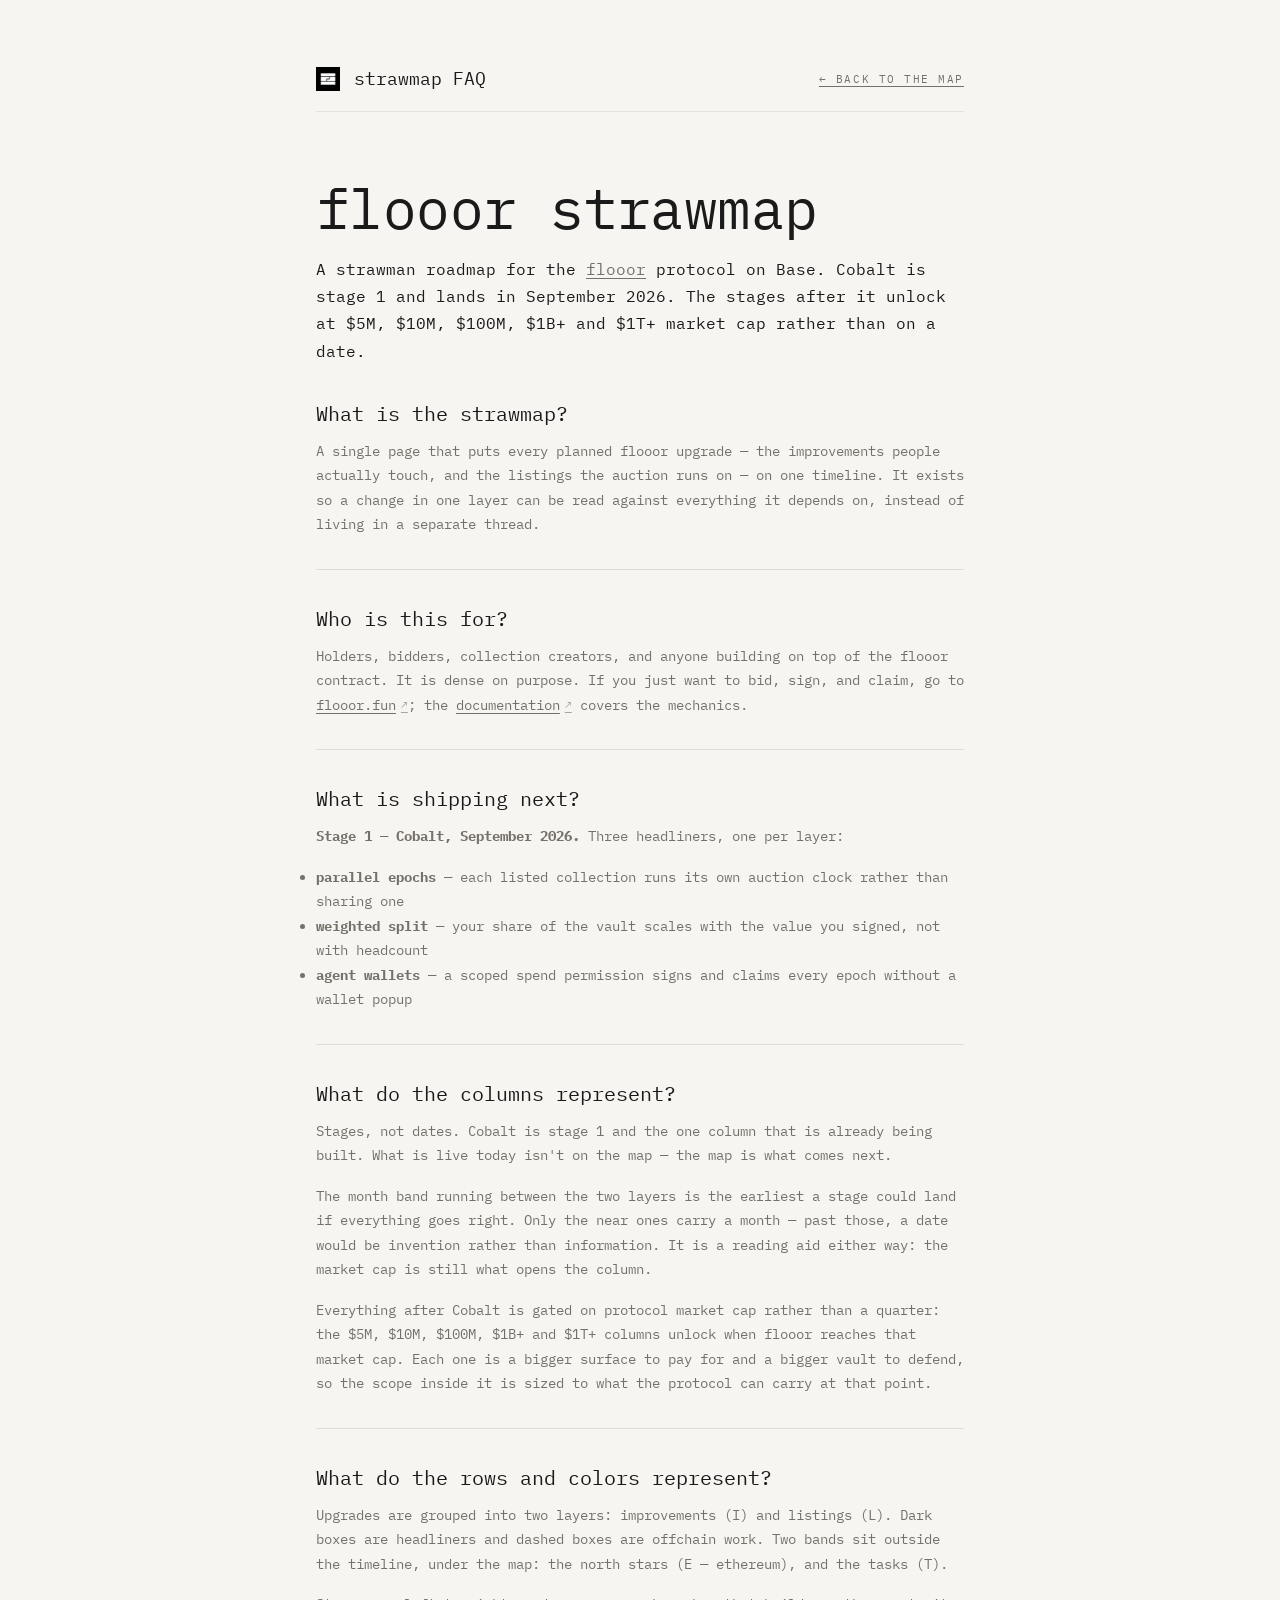
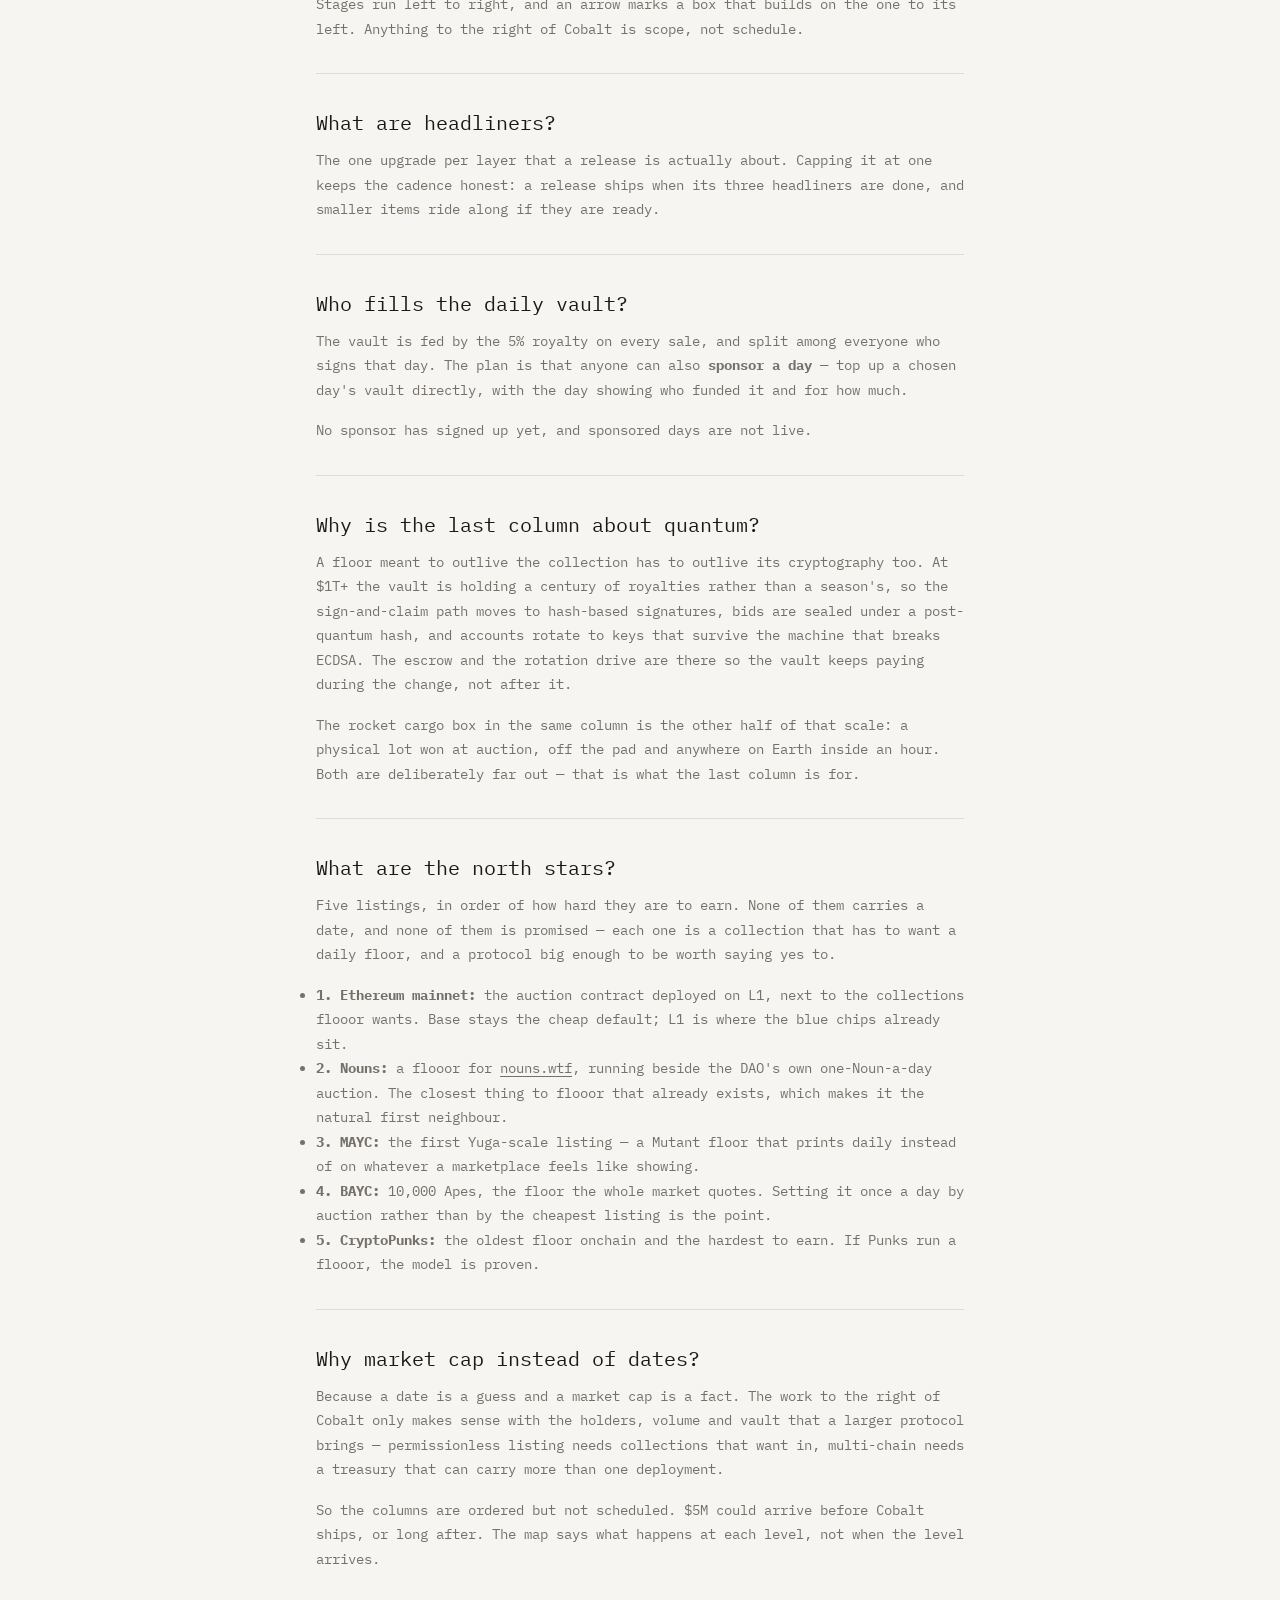
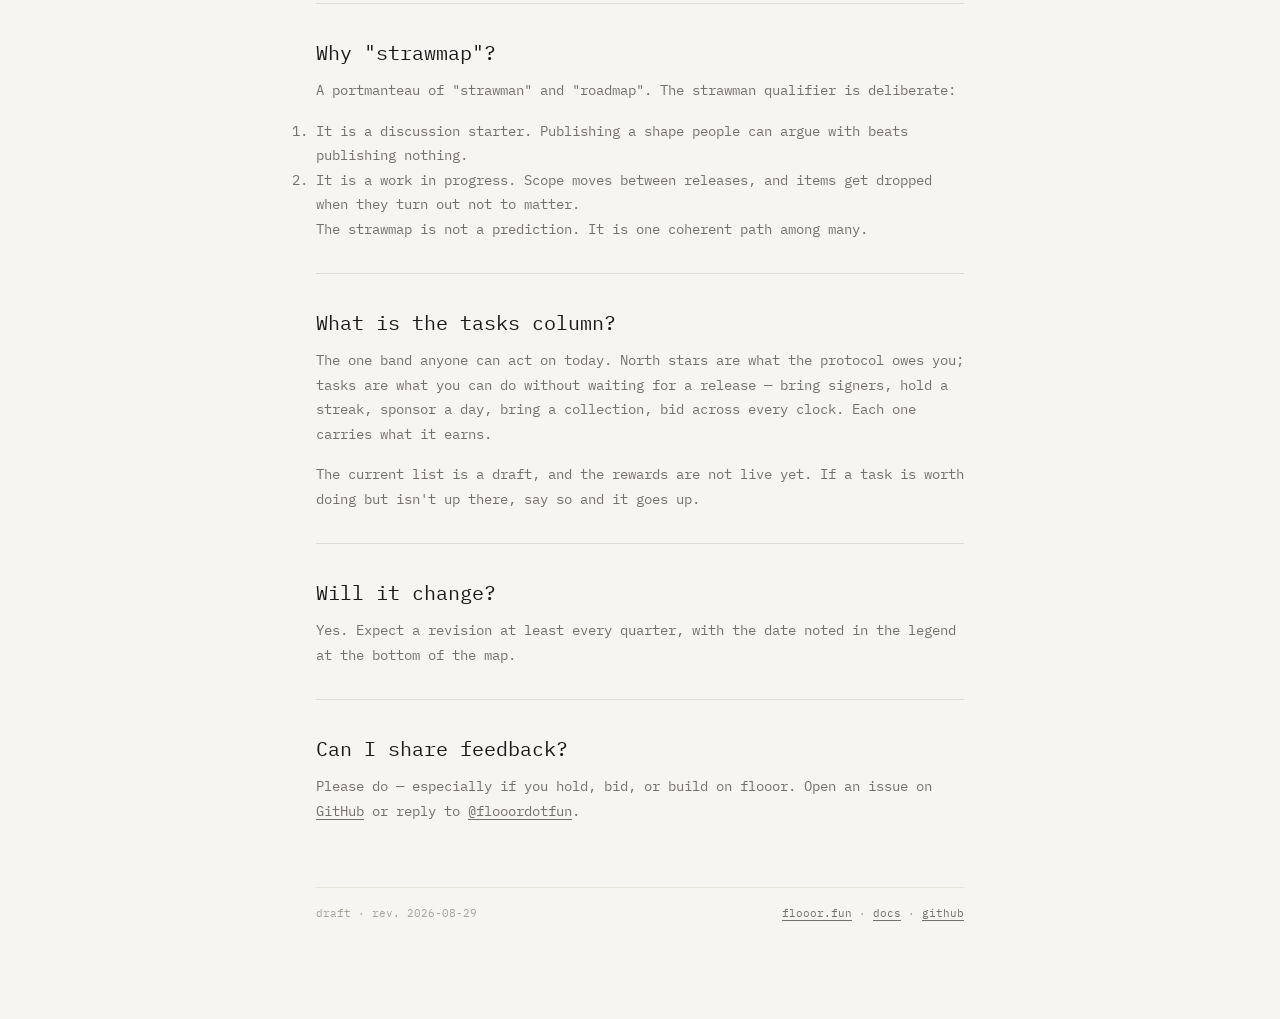
==== faq.html @ 2fc15496 "Use the flooor logo Swap the drawn placeholder mark for the real logo: header, FAQ topbar, favicon a" ====
<!DOCTYPE html>
<html lang="en">
<head>
  <meta charset="UTF-8">
  <meta name="viewport" content="width=device-width, initial-scale=1.0">
  <title>FAQ — flooor strawmap</title>
  <meta name="description" content="Frequently asked questions about the flooor strawmap, the draft roadmap for the flooor protocol on Base. Stage 1 is Cobalt in September 2026; the stages after it unlock at $5M, $10M, $100M, $1B+ and $1T+ market cap.">
  <meta name="keywords" content="flooor, flooor.fun, roadmap, strawmap, FAQ, NFT auction, Base, royalties, vault, market cap milestones">
  <meta name="author" content="flooor">

  <meta property="og:type" content="article">
  <meta property="og:title" content="FAQ — flooor strawmap">
  <meta property="og:description" content="Frequently asked questions about the flooor strawmap, the draft roadmap for the flooor protocol.">
  <meta property="og:url" content="https://omgbbqhaxx.github.io/flooorstrawmap/faq.html">
  <meta property="og:site_name" content="flooor strawmap">
  <meta property="og:image" content="https://omgbbqhaxx.github.io/flooorstrawmap/og-card.png">
  <meta property="og:image:width" content="1200">
  <meta property="og:image:height" content="630">

  <meta name="twitter:card" content="summary_large_image">
  <meta name="twitter:title" content="FAQ — flooor strawmap">
  <meta name="twitter:description" content="Frequently asked questions about the flooor strawmap.">
  <meta name="twitter:image" content="https://omgbbqhaxx.github.io/flooorstrawmap/og-card.png">

  <link rel="icon" type="image/png" href="logo.png">
  <link rel="canonical" href="https://omgbbqhaxx.github.io/flooorstrawmap/faq.html">

  <link rel="stylesheet" href="shared.css">
  <style>
    .wrap {
      max-width: var(--max-prose);
      margin: 0 auto;
      padding: var(--space-lg) var(--space-sm) var(--space-xl);
    }
    .topbar {
      display: flex;
      align-items: center;
      gap: 0.9rem;
      margin-bottom: var(--space-lg);
      padding-bottom: var(--space-sm);
      border-bottom: 1px solid var(--hairline);
    }
    .topbar img { height: 24px; width: auto; }
    .topbar .title { font-size: 1.125rem; }
    .topbar .back {
      margin-left: auto;
      font-size: 0.6875rem;
      text-transform: uppercase;
      letter-spacing: 0.14em;
    }
    .lede { font-size: 1rem; }
    .meta {
      margin-top: var(--space-lg);
      padding-top: var(--space-sm);
      border-top: 1px solid var(--hairline);
      font-size: 0.6875rem;
      color: var(--faint);
      display: flex;
      justify-content: space-between;
      gap: 1rem;
      flex-wrap: wrap;
    }
  </style>
</head>
<body>
  <div class="wrap">
    <div class="topbar">
      <img src="logo.png" alt="flooor">
      <div class="title">strawmap FAQ</div>
      <a class="back" href="./">← back to the map</a>
    </div>

    <h1>flooor strawmap</h1>
    <p class="lede" style="margin-top: var(--space-sm);">
      A strawman roadmap for the <a href="https://flooor.fun" target="_blank">flooor</a> protocol on Base.
      Cobalt is stage 1 and lands in September 2026. The stages after it unlock at $5M, $10M, $100M, $1B+ and $1T+ market cap
      rather than on a date.
    </p>

    <dl class="faq-list">
      <dt>What is the strawmap?</dt>
      <dd>
        A single page that puts every planned flooor upgrade — the improvements people actually touch, and the
        listings the auction runs on — on one timeline. It exists so a change in one layer can be read against
        everything it depends on, instead of living in a separate thread.
      </dd>

      <dt>Who is this for?</dt>
      <dd>
        Holders, bidders, collection creators, and anyone building on top of the flooor contract. It is dense on
        purpose. If you just want to bid, sign, and claim, go to
        <a href="https://flooor.fun" class="link-out">flooor.fun</a>; the
        <a href="https://vrnouns.gitbook.io/flooor" class="link-out">documentation</a> covers the mechanics.
      </dd>

      <dt>What is shipping next?</dt>
      <dd>
        <p><strong>Stage 1 — Cobalt, September 2026.</strong> Three headliners, one per layer:</p>
        <ul>
          <li><strong>parallel epochs</strong> — each listed collection runs its own auction clock rather than sharing one</li>
          <li><strong>weighted split</strong> — your share of the vault scales with the value you signed, not with headcount</li>
          <li><strong>agent wallets</strong> — a scoped spend permission signs and claims every epoch without a wallet popup</li>
        </ul>
      </dd>

      <dt>What do the columns represent?</dt>
      <dd>
        <p>Stages, not dates. Cobalt is stage 1 and the one column that is already being built. What is live today
        isn't on the map — the map is what comes next.</p>
        <p>The month band running between the two layers is the earliest a stage could land if everything goes
        right. Only the near ones carry a month — past those, a date would be invention rather than information.
        It is a reading aid either way: the market cap is still what opens the column.</p>
        <p>Everything after Cobalt is gated on protocol market cap rather than a quarter: the $5M, $10M, $100M, $1B+ and $1T+
        columns unlock when flooor reaches that market cap. Each one is a bigger surface to pay for and a bigger
        vault to defend, so the scope inside it is sized to what the protocol can carry at that point.</p>
      </dd>

      <dt>What do the rows and colors represent?</dt>
      <dd>
        <p>Upgrades are grouped into two layers: improvements (I) and listings (L). Dark boxes are headliners and
        dashed boxes are offchain work. Two bands sit outside the timeline, under the map: the north stars
        (E — ethereum), and the tasks (T).</p>
        <p>Stages run left to right, and an arrow marks a box that builds on the one to its left. Anything to
        the right of Cobalt is scope, not schedule.</p>
      </dd>

      <dt>What are headliners?</dt>
      <dd>
        The one upgrade per layer that a release is actually about. Capping it at one keeps the cadence honest:
        a release ships when its three headliners are done, and smaller items ride along if they are ready.
      </dd>

      <dt>Who fills the daily vault?</dt>
      <dd>
        <p>The vault is fed by the 5% royalty on every sale, and split among everyone who signs that day. The plan
        is that anyone can also <strong>sponsor a day</strong> — top up a chosen day's vault directly, with the day
        showing who funded it and for how much.</p>
        <p>No sponsor has signed up yet, and sponsored days are not live.</p>
      </dd>

      <dt>Why is the last column about quantum?</dt>
      <dd>
        <p>A floor meant to outlive the collection has to outlive its cryptography too. At $1T+ the vault is
        holding a century of royalties rather than a season's, so the sign-and-claim path moves to hash-based
        signatures, bids are sealed under a post-quantum hash, and accounts rotate to keys that survive the machine
        that breaks ECDSA. The escrow and the rotation drive are there so the vault keeps paying during the change,
        not after it.</p>
        <p>The rocket cargo box in the same column is the other half of that scale: a physical lot won at auction,
        off the pad and anywhere on Earth inside an hour. Both are deliberately far out — that is what the last
        column is for.</p>
      </dd>

      <dt>What are the north stars?</dt>
      <dd>
        <p>Five listings, in order of how hard they are to earn. None of them carries a date, and none of them is
        promised — each one is a collection that has to want a daily floor, and a protocol big enough to be worth
        saying yes to.</p>
        <ul>
          <li><strong>1. Ethereum mainnet:</strong> the auction contract deployed on L1, next to the collections
          flooor wants. Base stays the cheap default; L1 is where the blue chips already sit.</li>
          <li><strong>2. Nouns:</strong> a flooor for <a href="https://nouns.wtf" target="_blank">nouns.wtf</a>,
          running beside the DAO's own one-Noun-a-day auction. The closest thing to flooor that already exists,
          which makes it the natural first neighbour.</li>
          <li><strong>3. MAYC:</strong> the first Yuga-scale listing — a Mutant floor that prints daily instead of
          on whatever a marketplace feels like showing.</li>
          <li><strong>4. BAYC:</strong> 10,000 Apes, the floor the whole market quotes. Setting it once a day by
          auction rather than by the cheapest listing is the point.</li>
          <li><strong>5. CryptoPunks:</strong> the oldest floor onchain and the hardest to earn. If Punks run a
          flooor, the model is proven.</li>
        </ul>
      </dd>

      <dt>Why market cap instead of dates?</dt>
      <dd>
        <p>Because a date is a guess and a market cap is a fact. The work to the right of Cobalt only makes sense
        with the holders, volume and vault that a larger protocol brings — permissionless listing needs collections
        that want in, multi-chain needs a treasury that can carry more than one deployment.</p>
        <p>So the columns are ordered but not scheduled. $5M could arrive before Cobalt ships, or long after.
        The map says what happens at each level, not when the level arrives.</p>
      </dd>

      <dt>Why "strawmap"?</dt>
      <dd>
        <p>A portmanteau of "strawman" and "roadmap". The strawman qualifier is deliberate:</p>
        <ol>
          <li>It is a discussion starter. Publishing a shape people can argue with beats publishing nothing.</li>
          <li>It is a work in progress. Scope moves between releases, and items get dropped when they turn out not to matter.</li>
        </ol>
        <p>The strawmap is not a prediction. It is one coherent path among many.</p>
      </dd>

      <dt>What is the tasks column?</dt>
      <dd>
        <p>The one band anyone can act on today. North stars are what the protocol owes you; tasks are what you
        can do without waiting for a release — bring signers, hold a streak, sponsor a day, bring a collection,
        bid across every clock. Each one carries what it earns.</p>
        <p>The current list is a draft, and the rewards are not live yet. If a task is worth doing but isn't up
        there, say so and it goes up.</p>
      </dd>

      <dt>Will it change?</dt>
      <dd>
        Yes. Expect a revision at least every quarter, with the date noted in the legend at the bottom of the map.
      </dd>

      <dt>Can I share feedback?</dt>
      <dd>
        Please do — especially if you hold, bid, or build on flooor. Open an issue on
        <a href="https://github.com/omgbbqhaxx/flooor" target="_blank">GitHub</a> or reply to
        <a href="https://x.com/flooordotfun" target="_blank">@flooordotfun</a>.
      </dd>
    </dl>
    <div class="meta">
      <span>draft · rev. 2026-08-29</span>
      <span><a href="https://flooor.fun">flooor.fun</a> · <a href="https://vrnouns.gitbook.io/flooor">docs</a> · <a href="https://github.com/omgbbqhaxx/flooor">github</a></span>
    </div>
  </div>
</body>
</html>
---- shared.css ----
/* ── Fonts ── */
@import url('https://fonts.googleapis.com/css2?family=IBM+Plex+Mono:ital,wght@0,400;0,500;1,400&display=swap');

/* ── Design Tokens ── */
:root {
  --bg:      #f7f5f1;
  --fg:      #1a1a1a;
  --fg-dim:  #75716a;
  --faint:   #a8a39b;
  --hairline:#e6e2da;
  --gold:    #a4863d;
  --accent:  #75716a;
  --accent-dim: rgba(164, 134, 61, 0.10);
  --surface: rgba(247, 245, 241, 0.92);
  --font-heading: 'IBM Plex Mono', 'Menlo', monospace;
  --font-body:    'IBM Plex Mono', 'Menlo', monospace;
  --max-prose: 680px;
  --space-xs: 0.5rem;
  --space-sm: 1rem;
  --space-md: 2rem;
  --space-lg: 4rem;
  --space-xl: 6rem;
}

/* ── Reset ── */
*, *::before, *::after { box-sizing: border-box; margin: 0; padding: 0; }

html {
  font-size: 16px;
  scroll-behavior: smooth;
  -webkit-font-smoothing: antialiased;
}

body {
  background: var(--bg);
  color: var(--fg);
  font-family: var(--font-body);
  font-size: 0.9375rem;
  line-height: 1.7;
}

/* ── Typography ── */
h1 {
  font-family: var(--font-heading);
  font-weight: 400;
  font-size: clamp(2rem, 5vw, 3.5rem);
  line-height: 1.15;
  letter-spacing: -0.01em;
}

h2 {
  font-family: var(--font-body);
  font-weight: 500;
  font-size: 0.75rem;
  text-transform: uppercase;
  letter-spacing: 0.15em;
  color: var(--accent);
  margin-bottom: var(--space-sm);
}

p { margin-bottom: var(--space-sm); }

a {
  color: var(--accent);
  text-decoration-thickness: 1px;
  text-underline-offset: 3px;
  transition: opacity 0.2s;
}
a:hover { opacity: 0.75; }

/* ── Shared Components ── */

/* Warning block */
.warning {
  border-left: 3px solid var(--accent);
  background: var(--accent-dim);
  padding: var(--space-sm) var(--space-md);
  margin: var(--space-md) 0;
  font-size: 0.875rem;
  border-radius: 0 4px 4px 0;
}

/* Outbound link */
.link-out {
  display: inline-flex;
  align-items: center;
  gap: 0.35em;
  font-size: 0.875rem;
}
.link-out::after {
  content: '↗';
  font-size: 0.75em;
  opacity: 0.6;
}

/* FAQ list */
.faq-list { margin-top: var(--space-md); }

.faq-list dt {
  font-family: var(--font-heading);
  font-size: 1.25rem;
  color: var(--fg);
  margin-top: var(--space-md);
  padding-top: var(--space-md);
  border-top: 1px solid rgba(0, 0, 0, 0.1);
}
.faq-list dt:first-child {
  border-top: none;
  padding-top: 0;
  margin-top: 0;
}

.faq-list dd {
  margin-top: var(--space-xs);
  color: var(--fg-dim);
  font-size: 0.875rem;
  line-height: 1.75;
}

/* ── Scroll Reveal ── */
.reveal {
  opacity: 0;
  transform: translateY(20px);
  transition: opacity 0.6s ease, transform 0.6s ease;
}
.reveal.visible {
  opacity: 1;
  transform: translateY(0);
}

/* ── Scroll hint animation ── */
@keyframes pulse-line {
  0%, 100% { opacity: 0.3; transform: scaleY(0.6); }
  50%      { opacity: 1;   transform: scaleY(1); }
}

.scroll-hint {
  position: absolute;
  bottom: 2rem;
  left: 50%;
  transform: translateX(-50%);
  display: flex;
  flex-direction: column;
  align-items: center;
  gap: 0.5rem;
}
.scroll-hint span {
  display: block;
  width: 2px;
  height: 32px;
  background: var(--accent);
  animation: pulse-line 2s ease-in-out infinite;
}
.scroll-hint small {
  font-size: 0.6875rem;
  text-transform: uppercase;
  letter-spacing: 0.15em;
  color: var(--fg-dim);
}
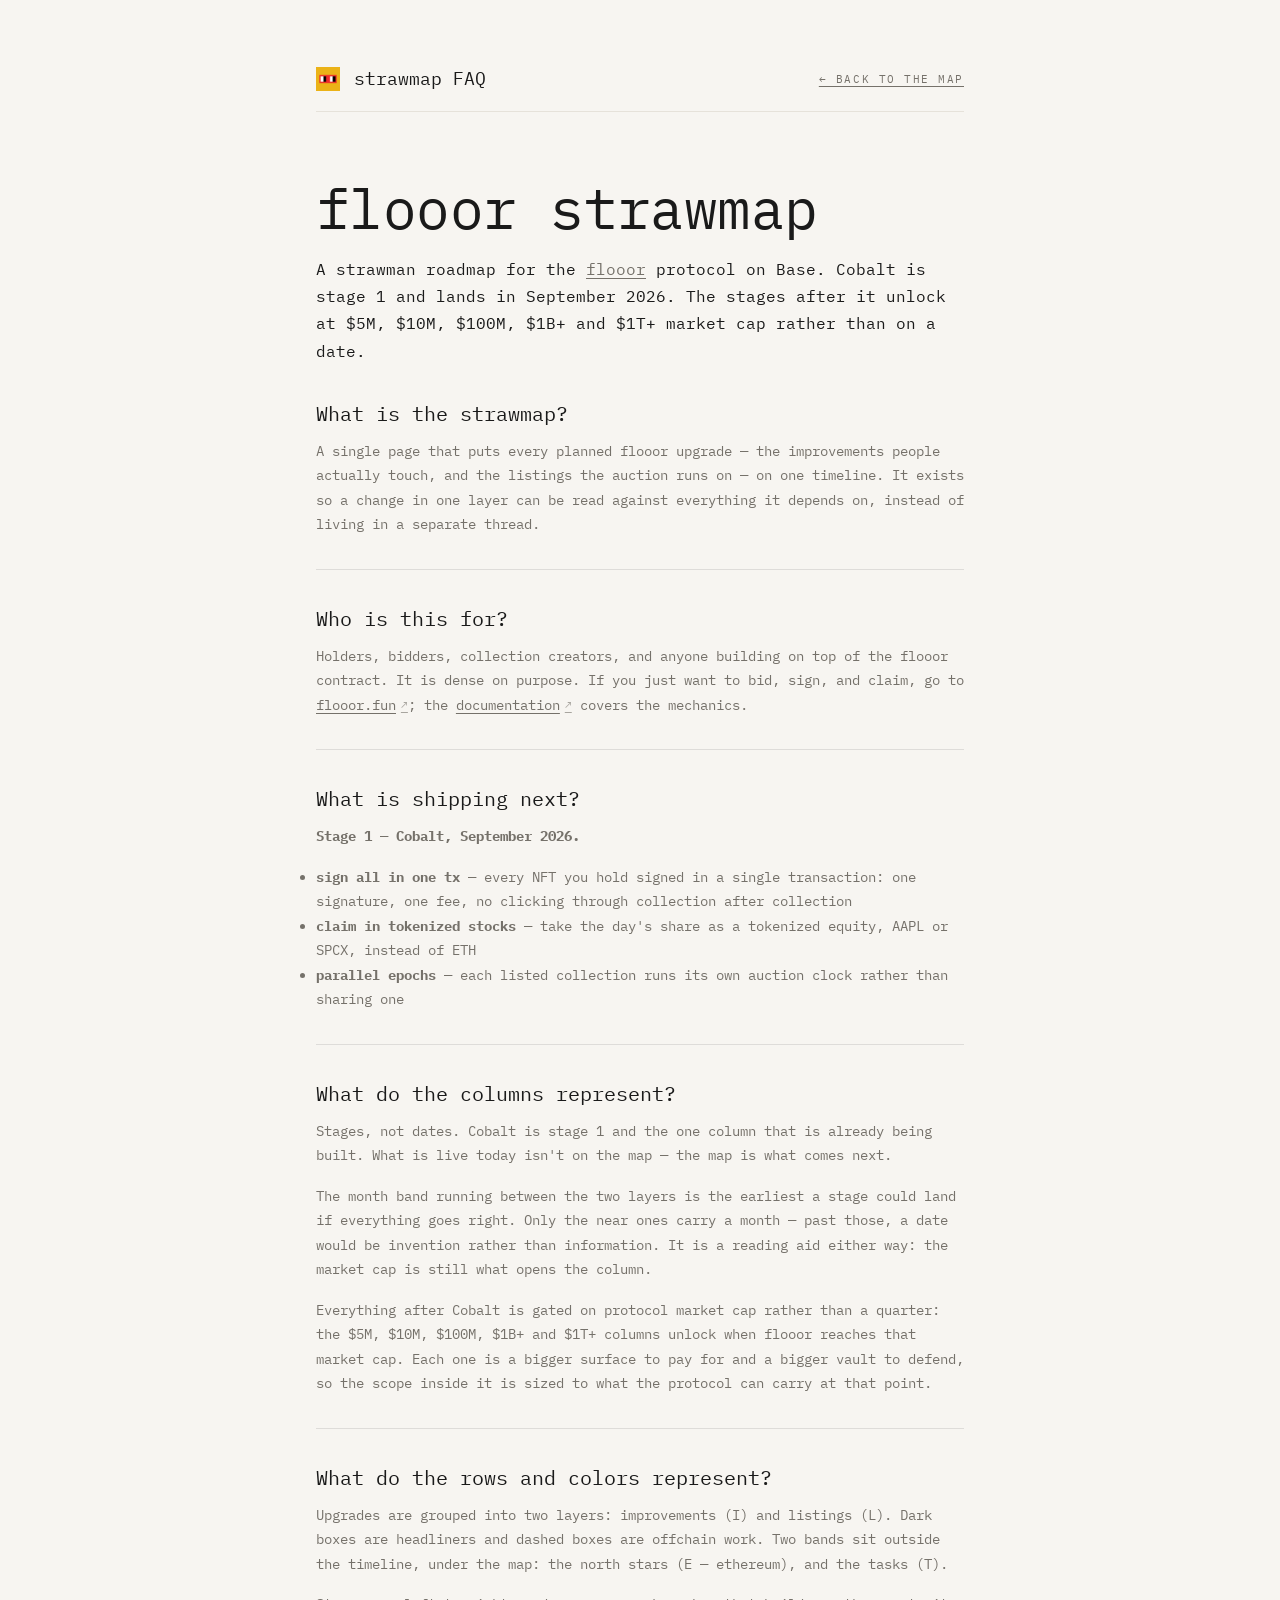
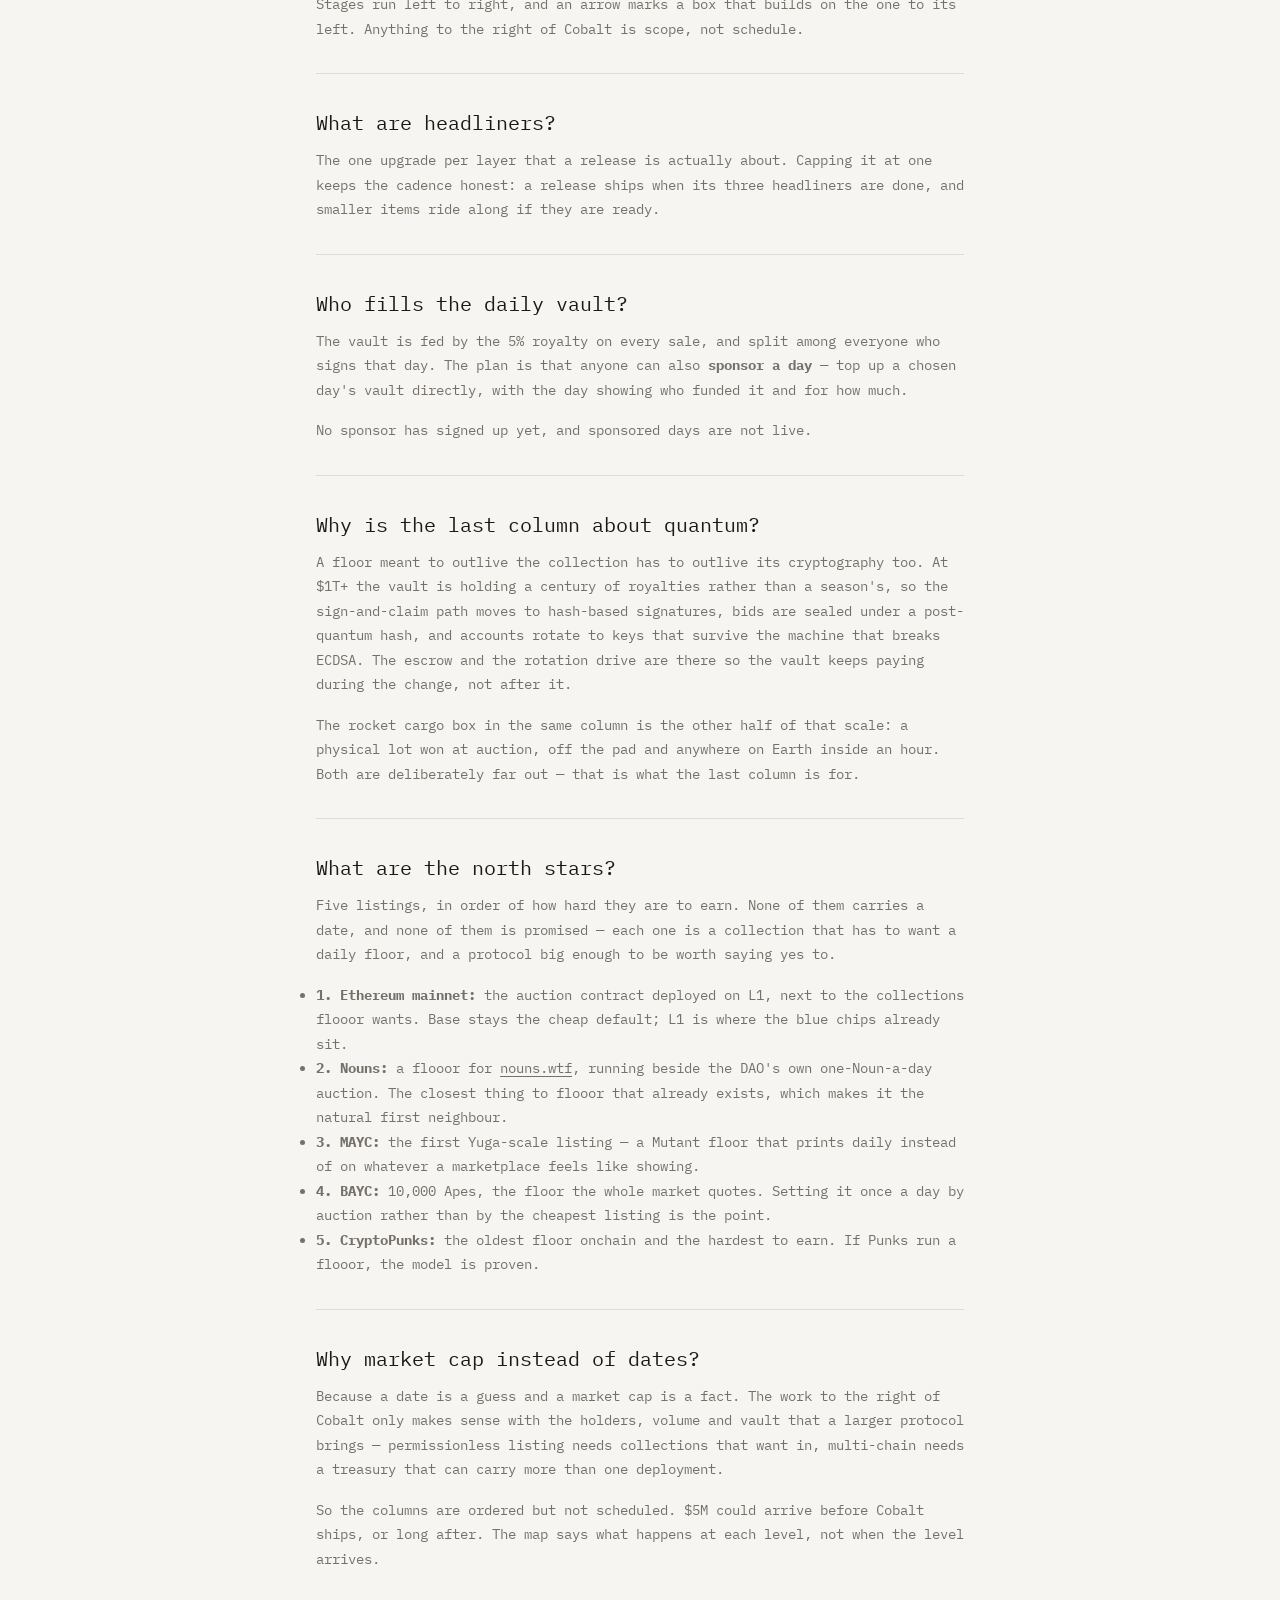
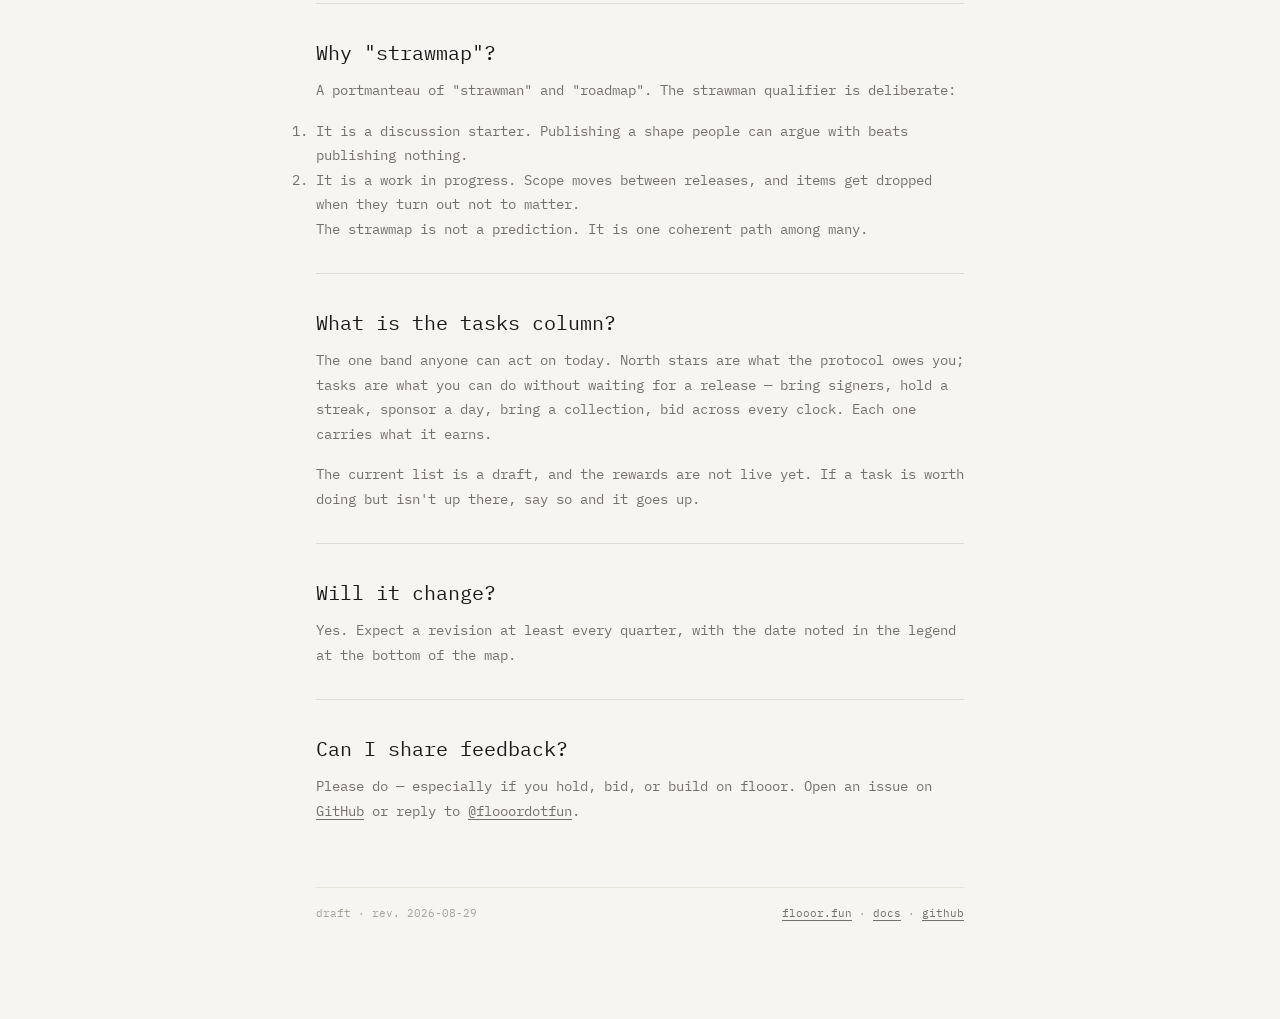
==== commit 6a7e28b2: "Drop the placeholder items from Cobalt Agent wallets, MCP plugin GA and sign-phase alerts were fille" ====
--- a/faq.html
+++ b/faq.html
@@ -95,11 +95,11 @@
 
       <dt>What is shipping next?</dt>
       <dd>
-        <p><strong>Stage 1 — Cobalt, September 2026.</strong> Three headliners, one per layer:</p>
+        <p><strong>Stage 1 — Cobalt, September 2026.</strong></p>
         <ul>
+          <li><strong>sign all in one tx</strong> — every NFT you hold signed in a single transaction: one signature, one fee, no clicking through collection after collection</li>
+          <li><strong>claim in tokenized stocks</strong> — take the day's share as a tokenized equity, AAPL or SPCX, instead of ETH</li>
           <li><strong>parallel epochs</strong> — each listed collection runs its own auction clock rather than sharing one</li>
-          <li><strong>weighted split</strong> — your share of the vault scales with the value you signed, not with headcount</li>
-          <li><strong>agent wallets</strong> — a scoped spend permission signs and claims every epoch without a wallet popup</li>
         </ul>
       </dd>
 
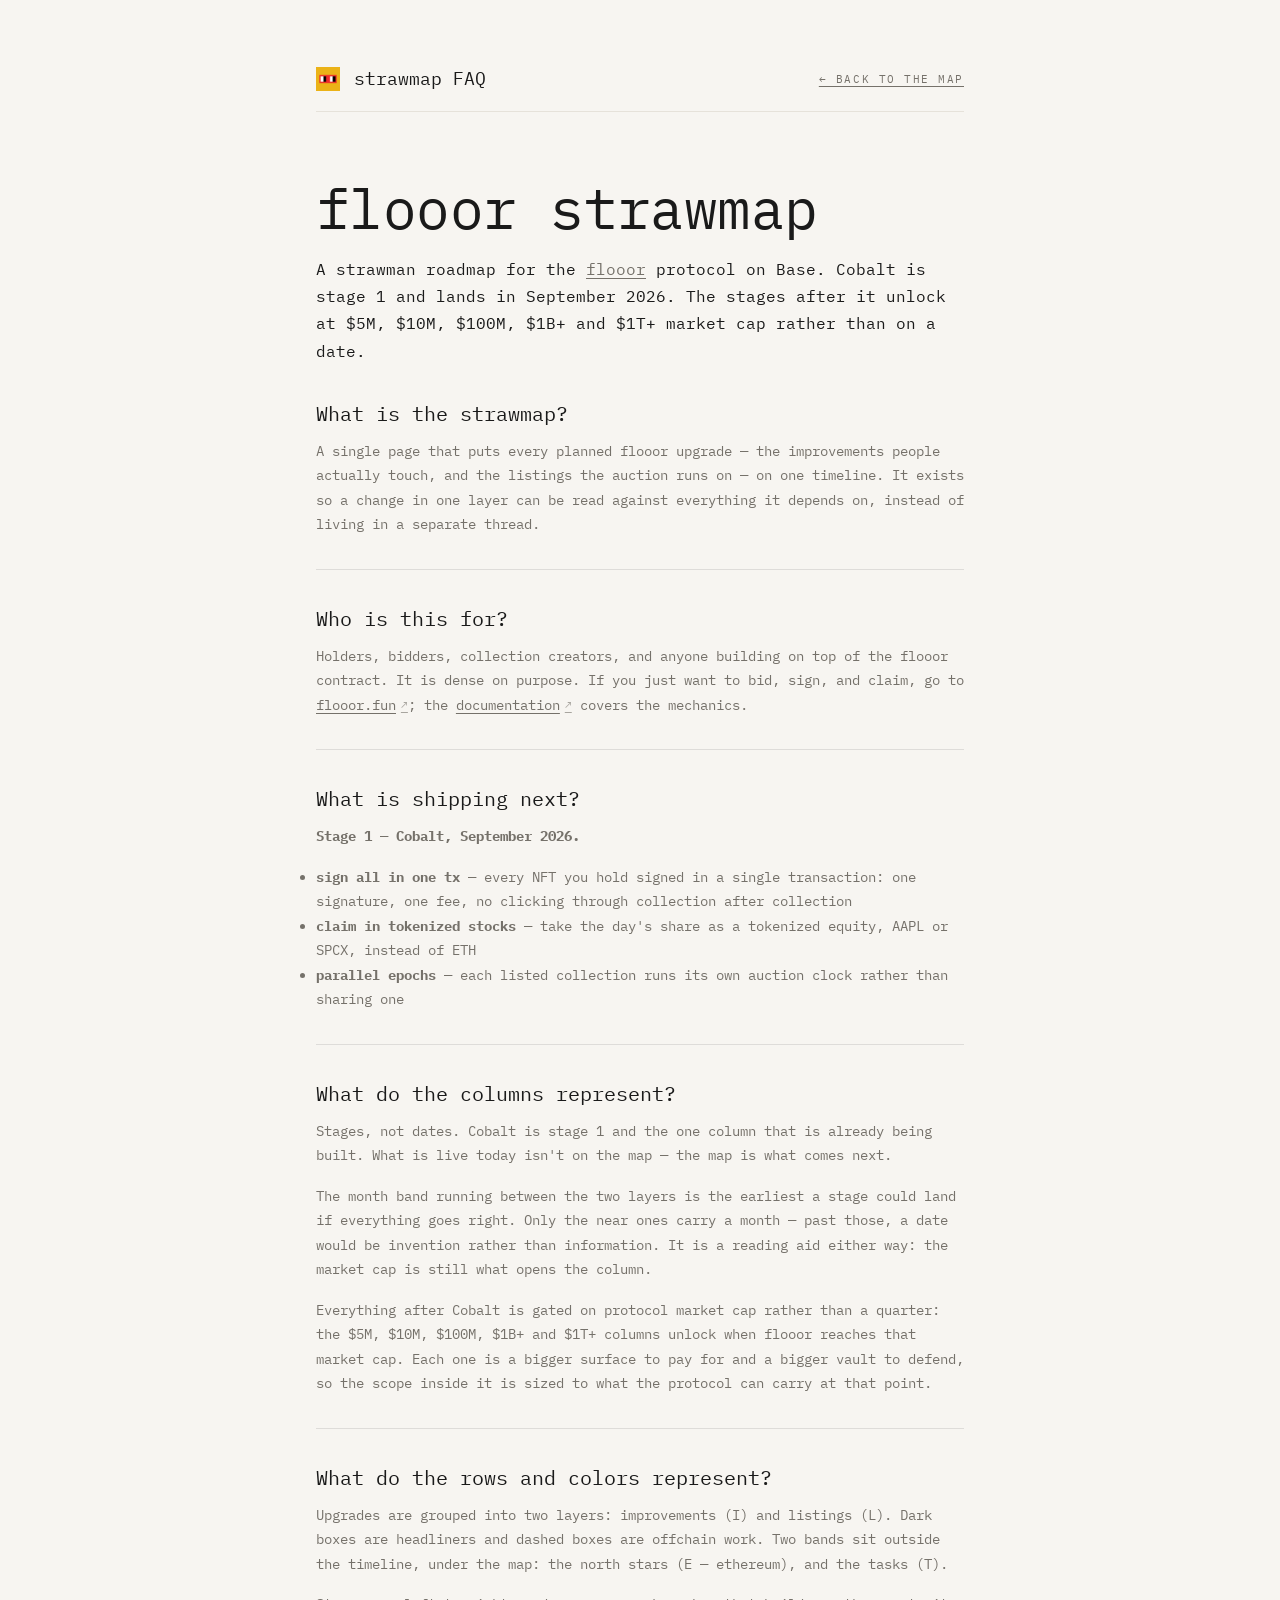
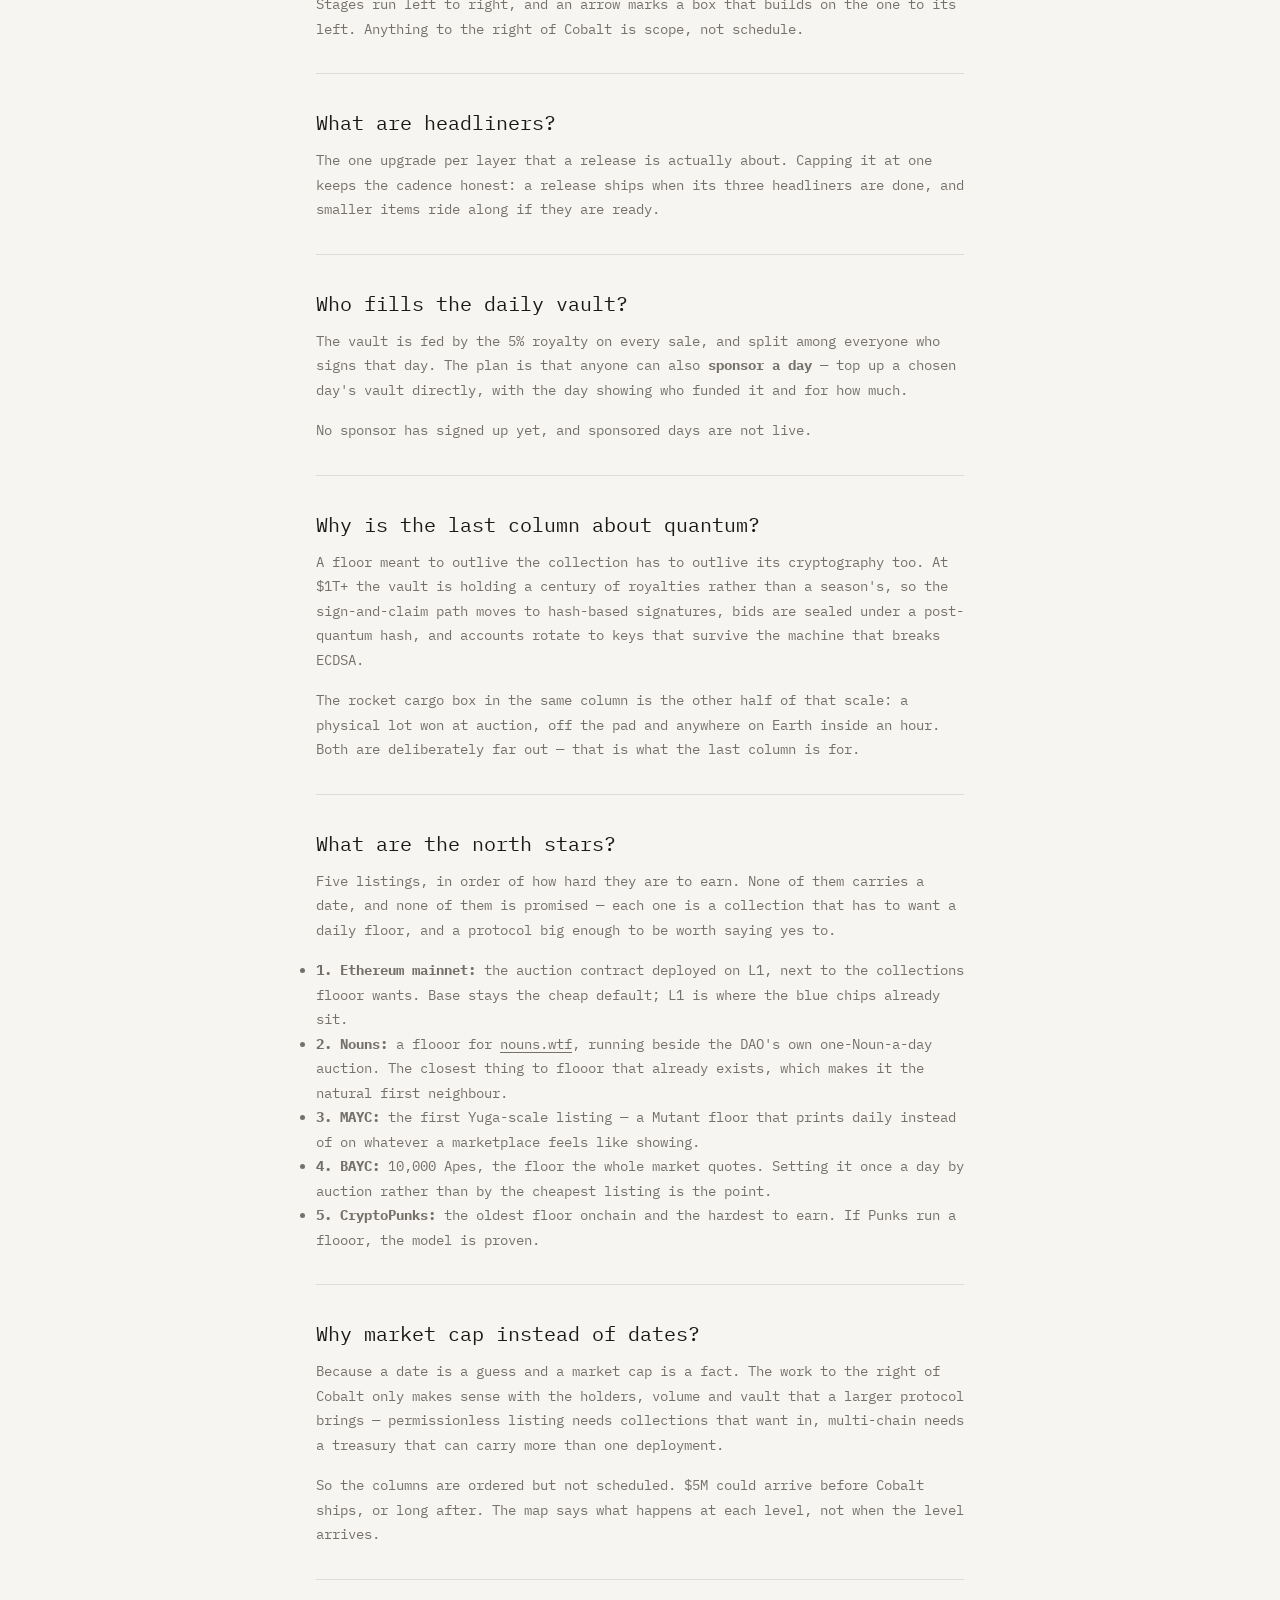
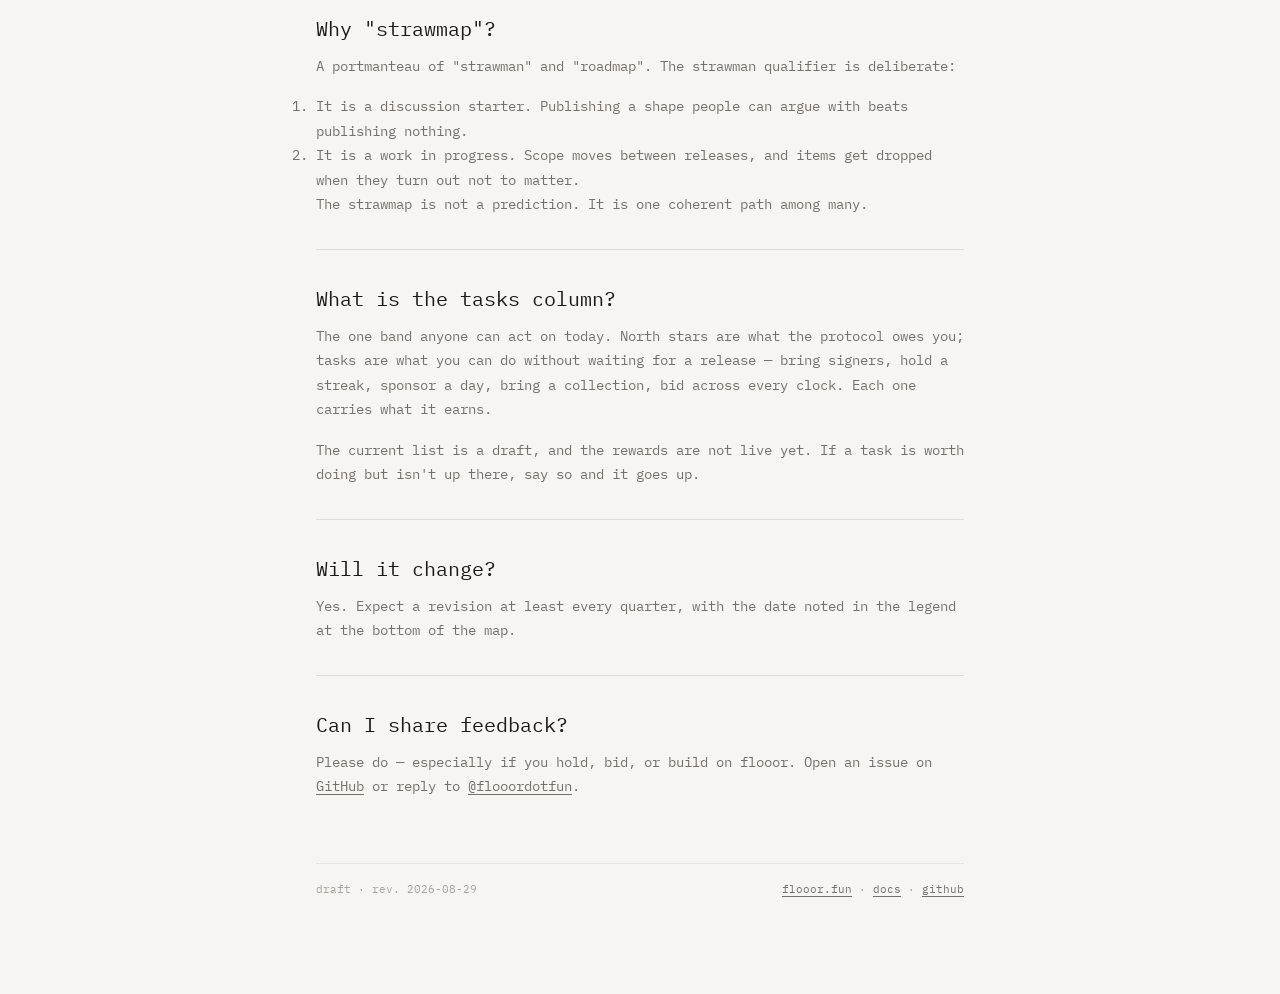
==== commit ab6e20da: "Trim the $1T+ column Drop PQ agent wallets and the crypto review; post-quantum smart accounts and ro" ====
--- a/faq.html
+++ b/faq.html
@@ -143,8 +143,7 @@
         <p>A floor meant to outlive the collection has to outlive its cryptography too. At $1T+ the vault is
         holding a century of royalties rather than a season's, so the sign-and-claim path moves to hash-based
         signatures, bids are sealed under a post-quantum hash, and accounts rotate to keys that survive the machine
-        that breaks ECDSA. The escrow and the rotation drive are there so the vault keeps paying during the change,
-        not after it.</p>
+        that breaks ECDSA.</p>
         <p>The rocket cargo box in the same column is the other half of that scale: a physical lot won at auction,
         off the pad and anywhere on Earth inside an hour. Both are deliberately far out — that is what the last
         column is for.</p>
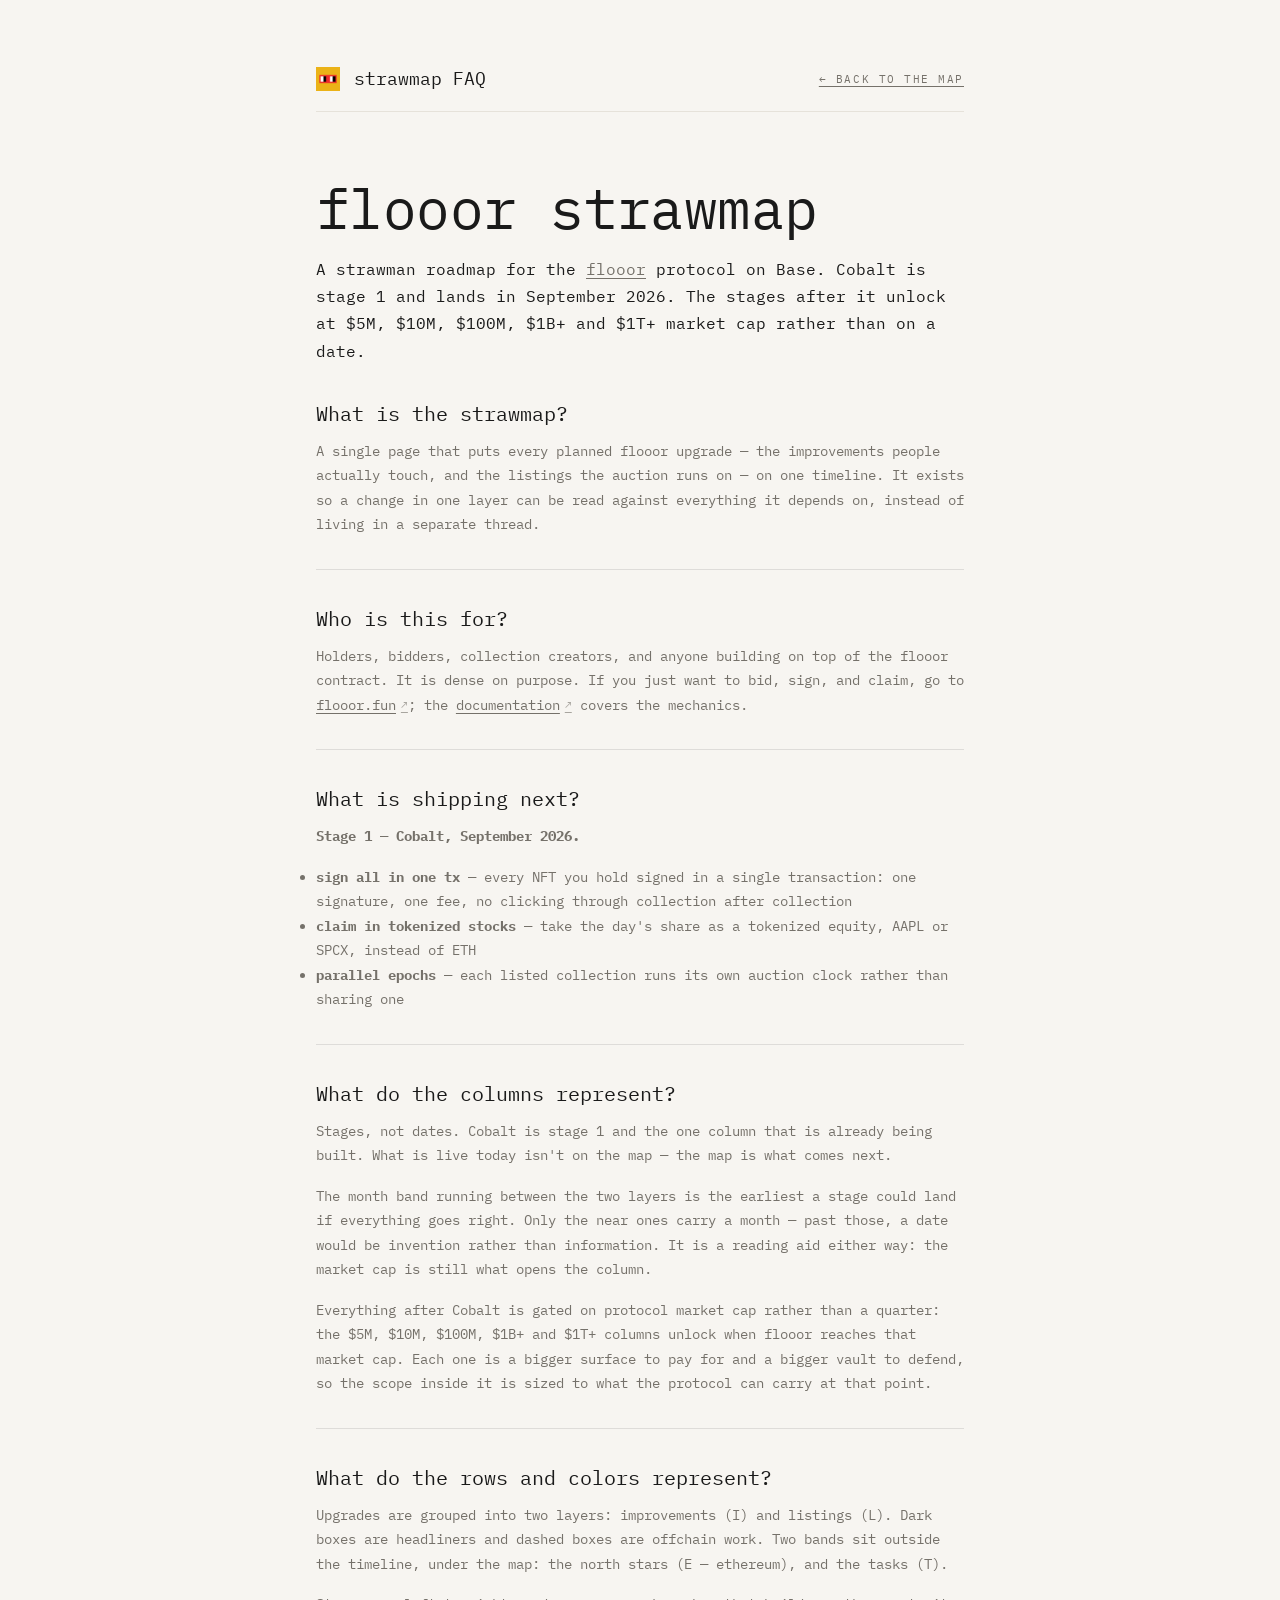
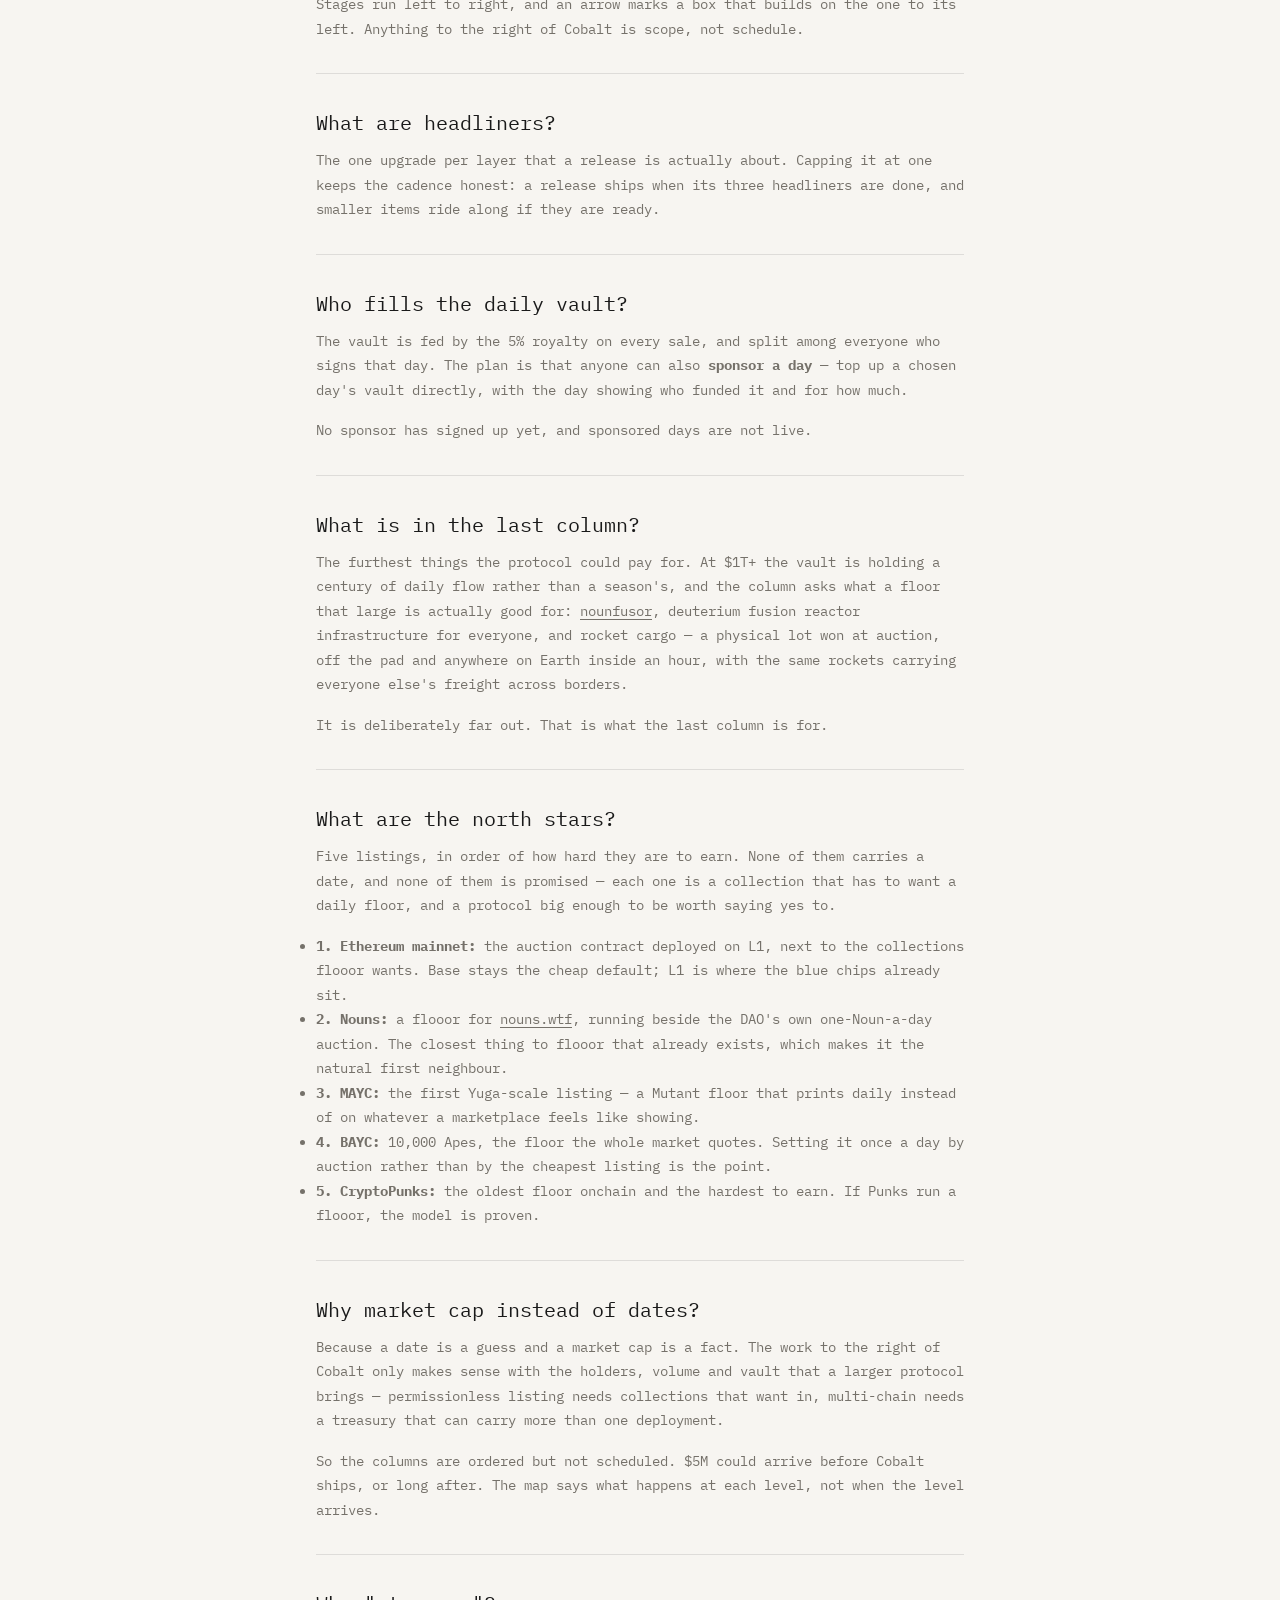
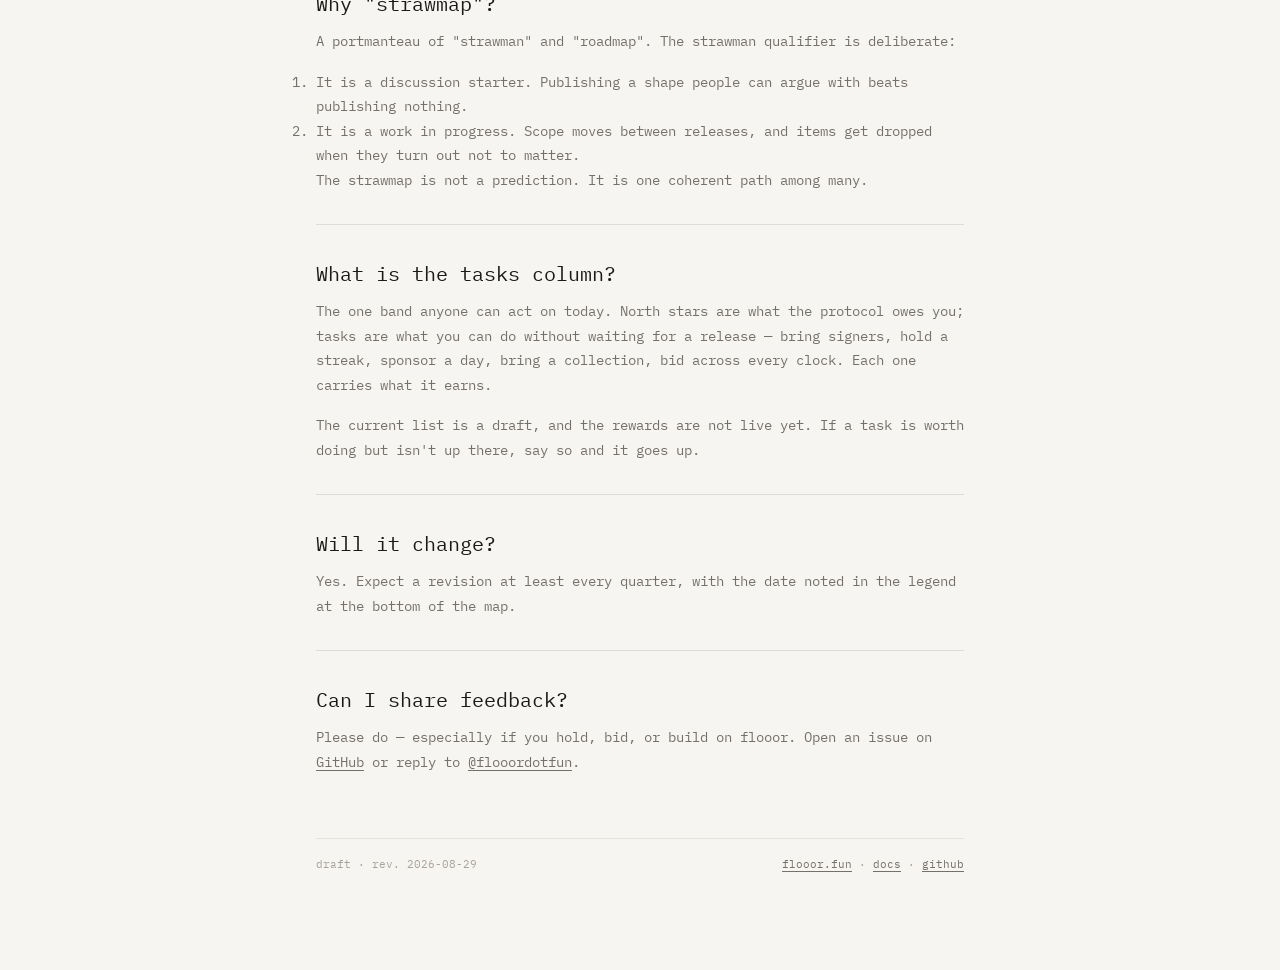
==== commit 06143641: "Make rocket cargo the $1T+ headliner Post-quantum smart accounts gives up the slot to rocket cargo, " ====
--- a/faq.html
+++ b/faq.html
@@ -138,15 +138,14 @@
         <p>No sponsor has signed up yet, and sponsored days are not live.</p>
       </dd>
 
-      <dt>Why is the last column about quantum?</dt>
-      <dd>
-        <p>A floor meant to outlive the collection has to outlive its cryptography too. At $1T+ the vault is
-        holding a century of royalties rather than a season's, so the sign-and-claim path moves to hash-based
-        signatures, bids are sealed under a post-quantum hash, and accounts rotate to keys that survive the machine
-        that breaks ECDSA.</p>
-        <p>The rocket cargo box in the same column is the other half of that scale: a physical lot won at auction,
-        off the pad and anywhere on Earth inside an hour. Both are deliberately far out — that is what the last
-        column is for.</p>
+      <dt>What is in the last column?</dt>
+      <dd>
+        <p>The furthest things the protocol could pay for. At $1T+ the vault is holding a century of daily flow
+        rather than a season's, and the column asks what a floor that large is actually good for:
+        <a href="https://omgbbqhaxx.github.io/nounfusor/" target="_blank">nounfusor</a>, deuterium fusion reactor
+        infrastructure for everyone, and rocket cargo — a physical lot won at auction, off the pad and anywhere on
+        Earth inside an hour, with the same rockets carrying everyone else's freight across borders.</p>
+        <p>It is deliberately far out. That is what the last column is for.</p>
       </dd>
 
       <dt>What are the north stars?</dt>
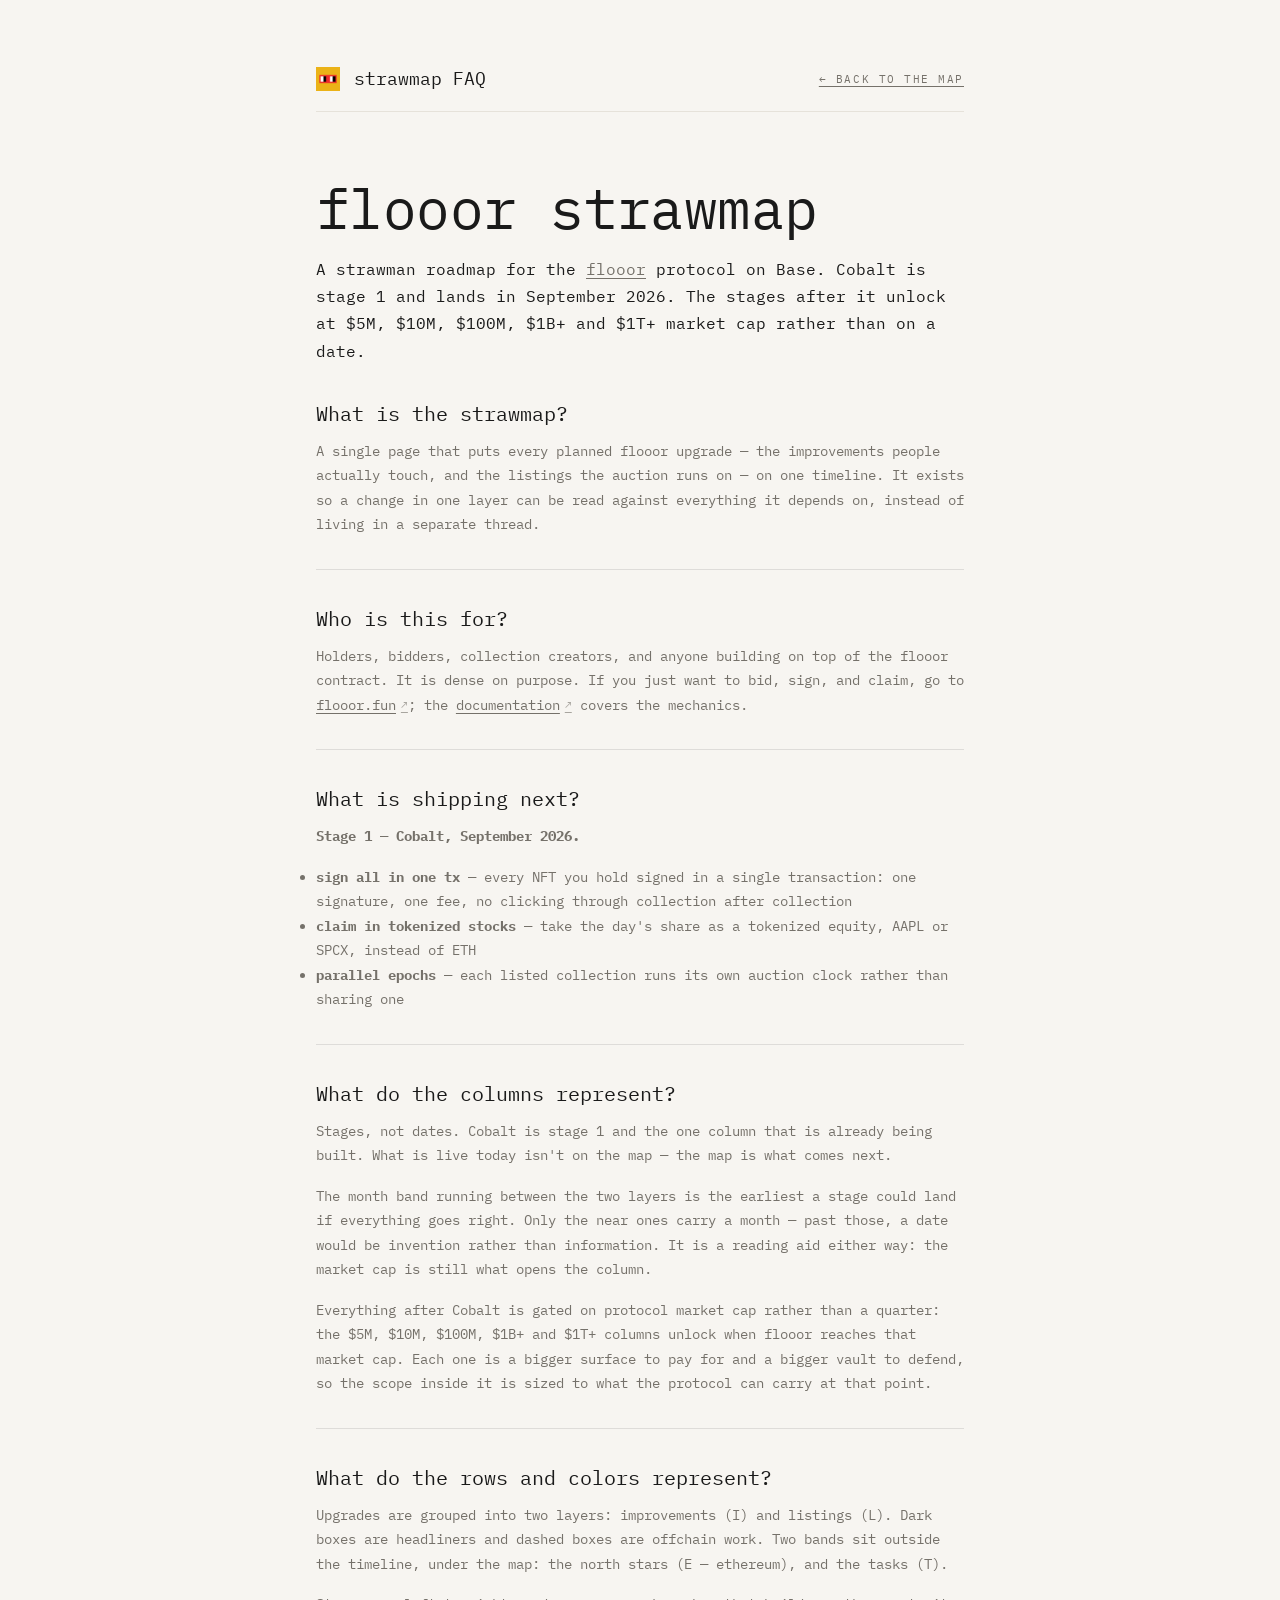
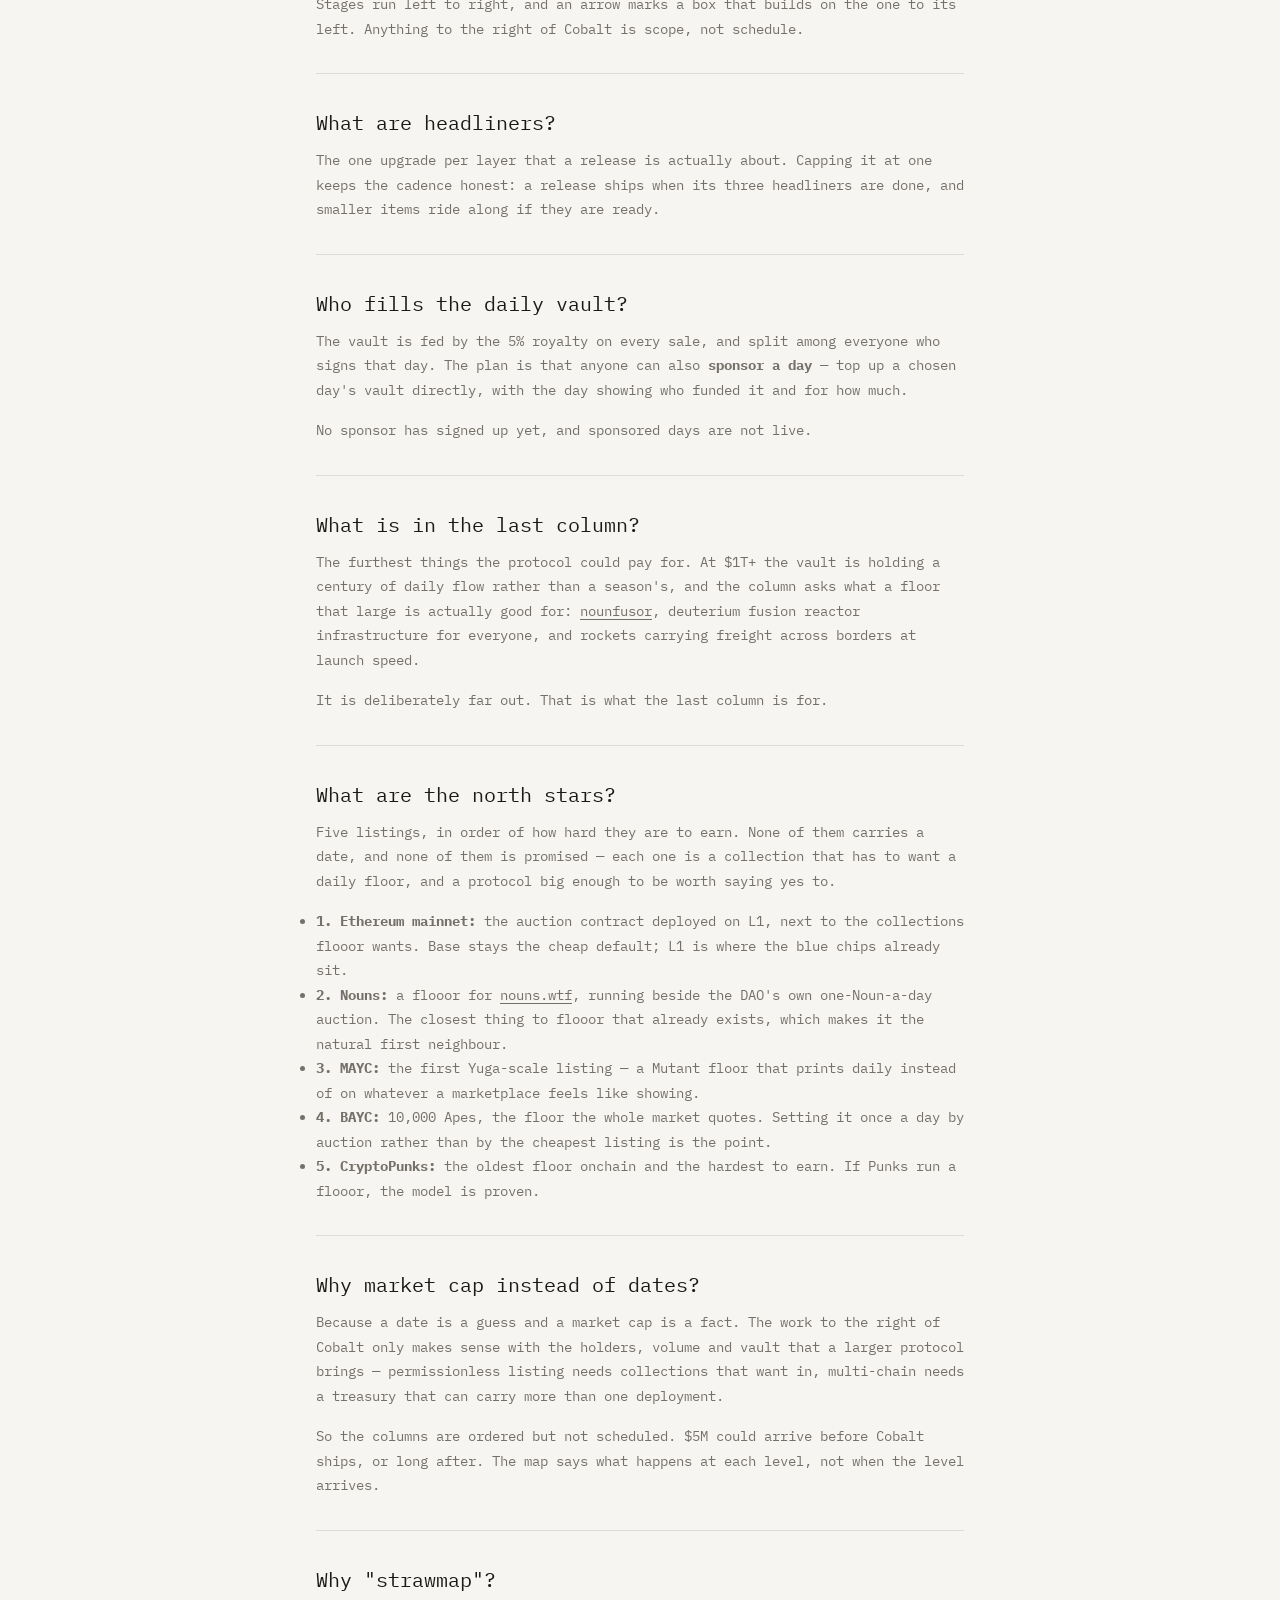
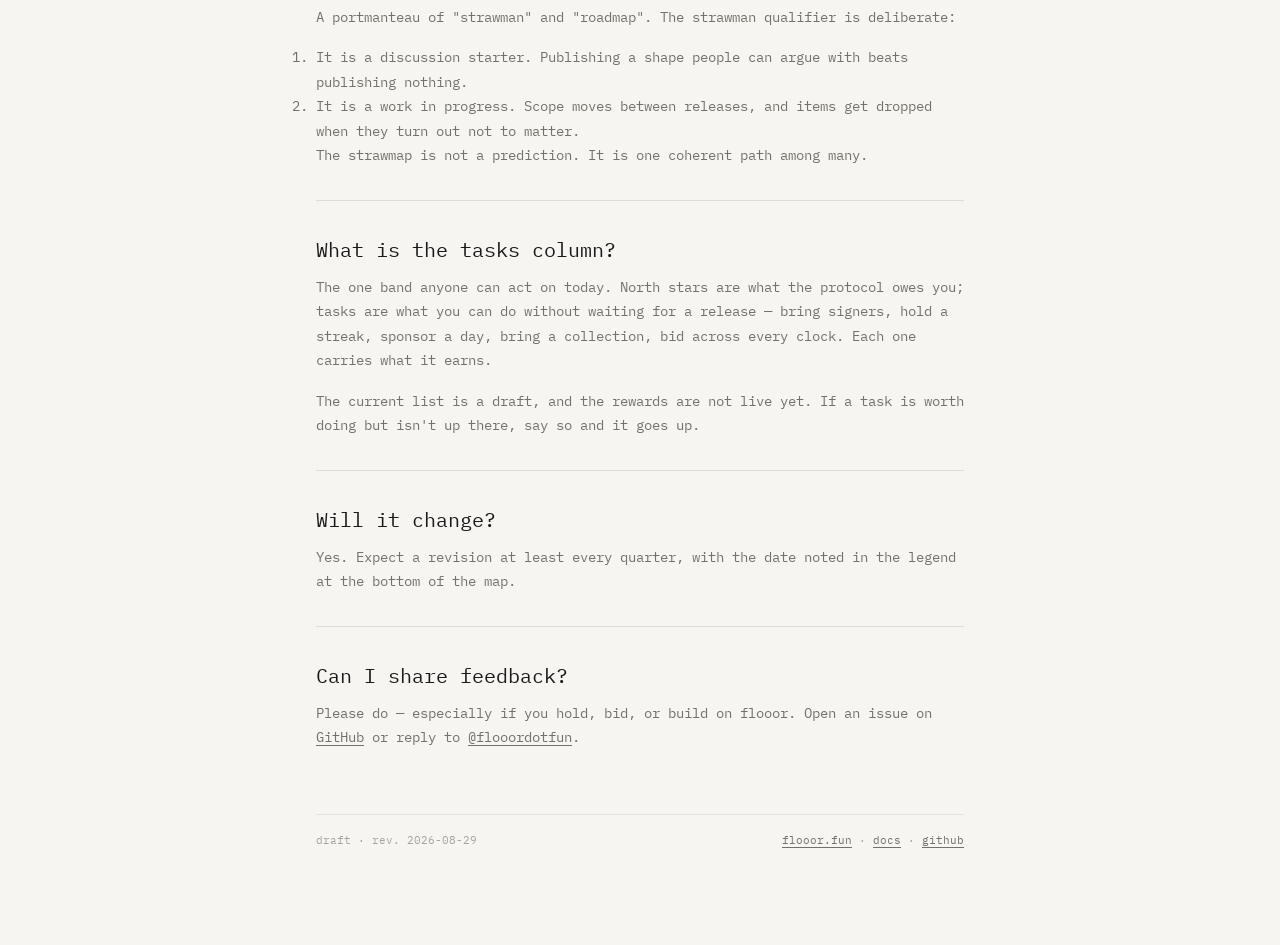
==== commit ace552fe: "Drop rocket cargo from $1T+ International shipping takes the headliner slot and now stands on its ow" ====
--- a/faq.html
+++ b/faq.html
@@ -143,8 +143,7 @@
         <p>The furthest things the protocol could pay for. At $1T+ the vault is holding a century of daily flow
         rather than a season's, and the column asks what a floor that large is actually good for:
         <a href="https://omgbbqhaxx.github.io/nounfusor/" target="_blank">nounfusor</a>, deuterium fusion reactor
-        infrastructure for everyone, and rocket cargo — a physical lot won at auction, off the pad and anywhere on
-        Earth inside an hour, with the same rockets carrying everyone else's freight across borders.</p>
+        infrastructure for everyone, and rockets carrying freight across borders at launch speed.</p>
         <p>It is deliberately far out. That is what the last column is for.</p>
       </dd>
 
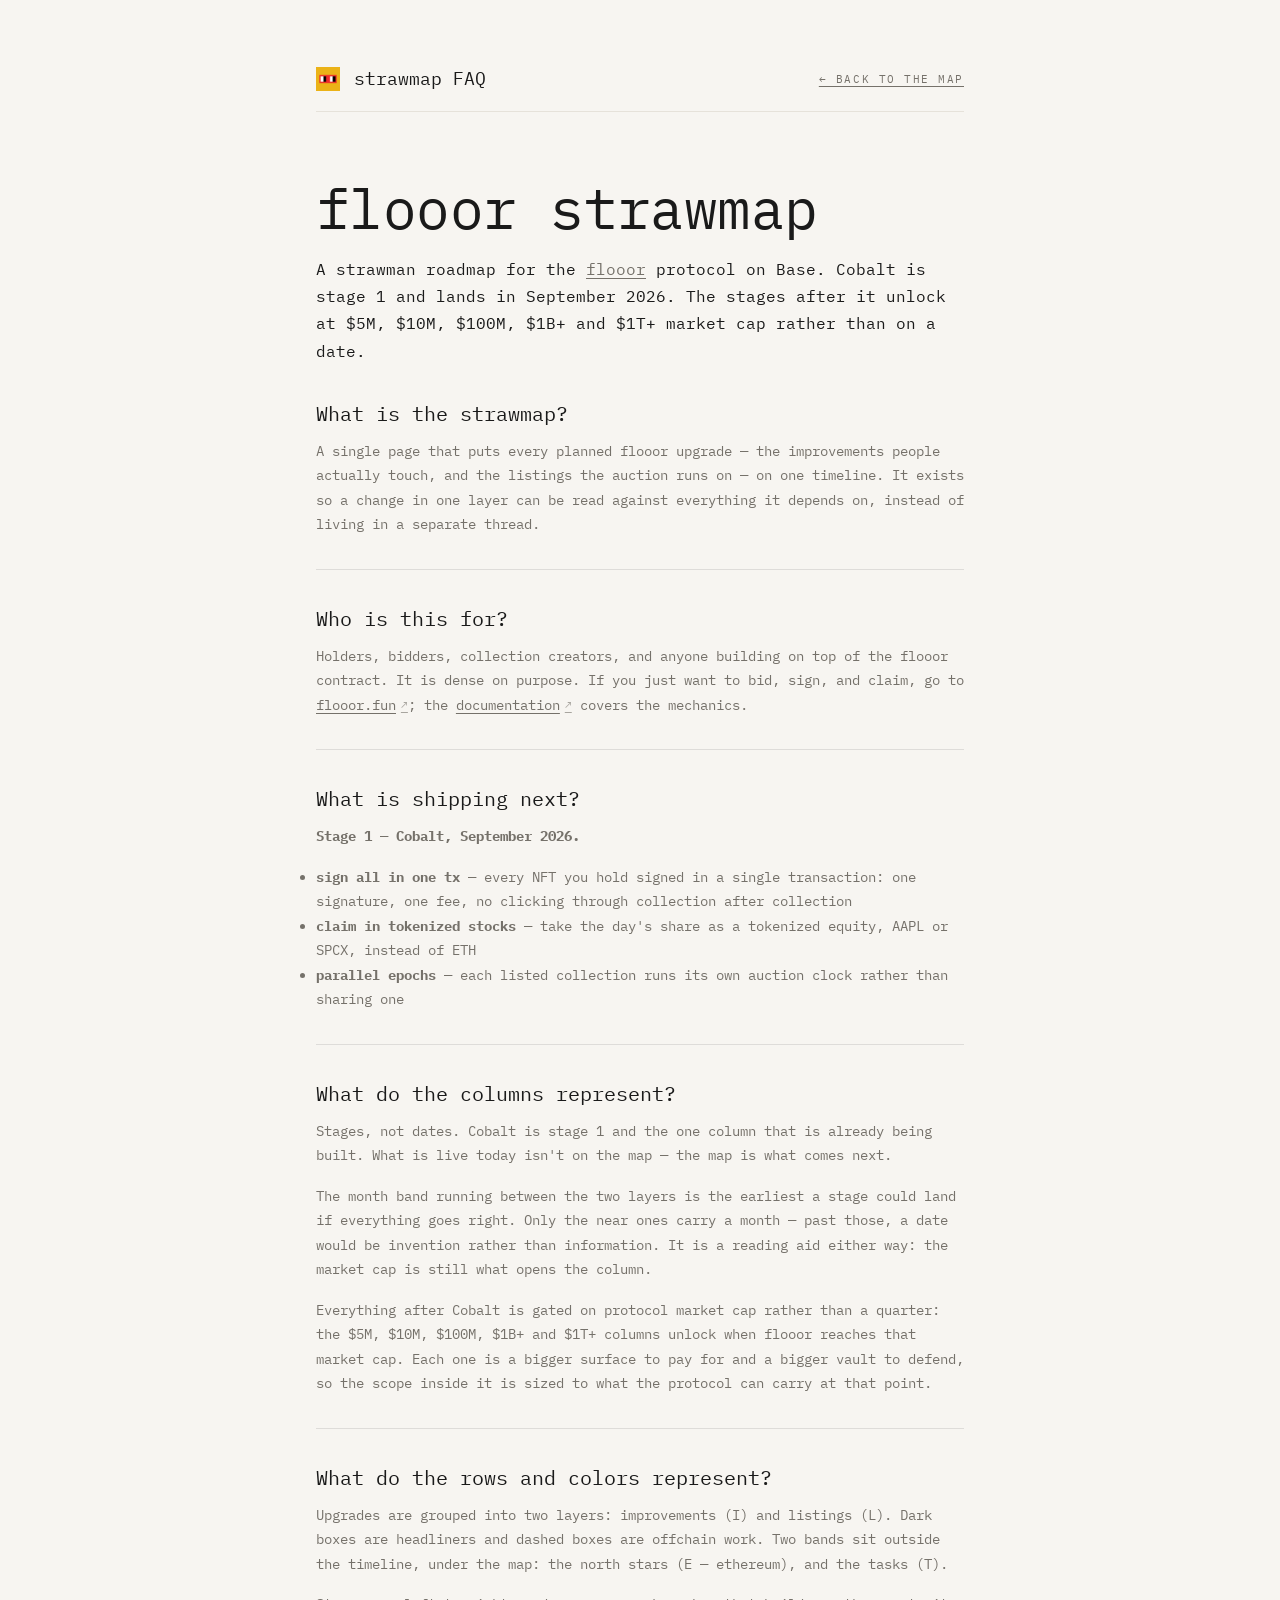
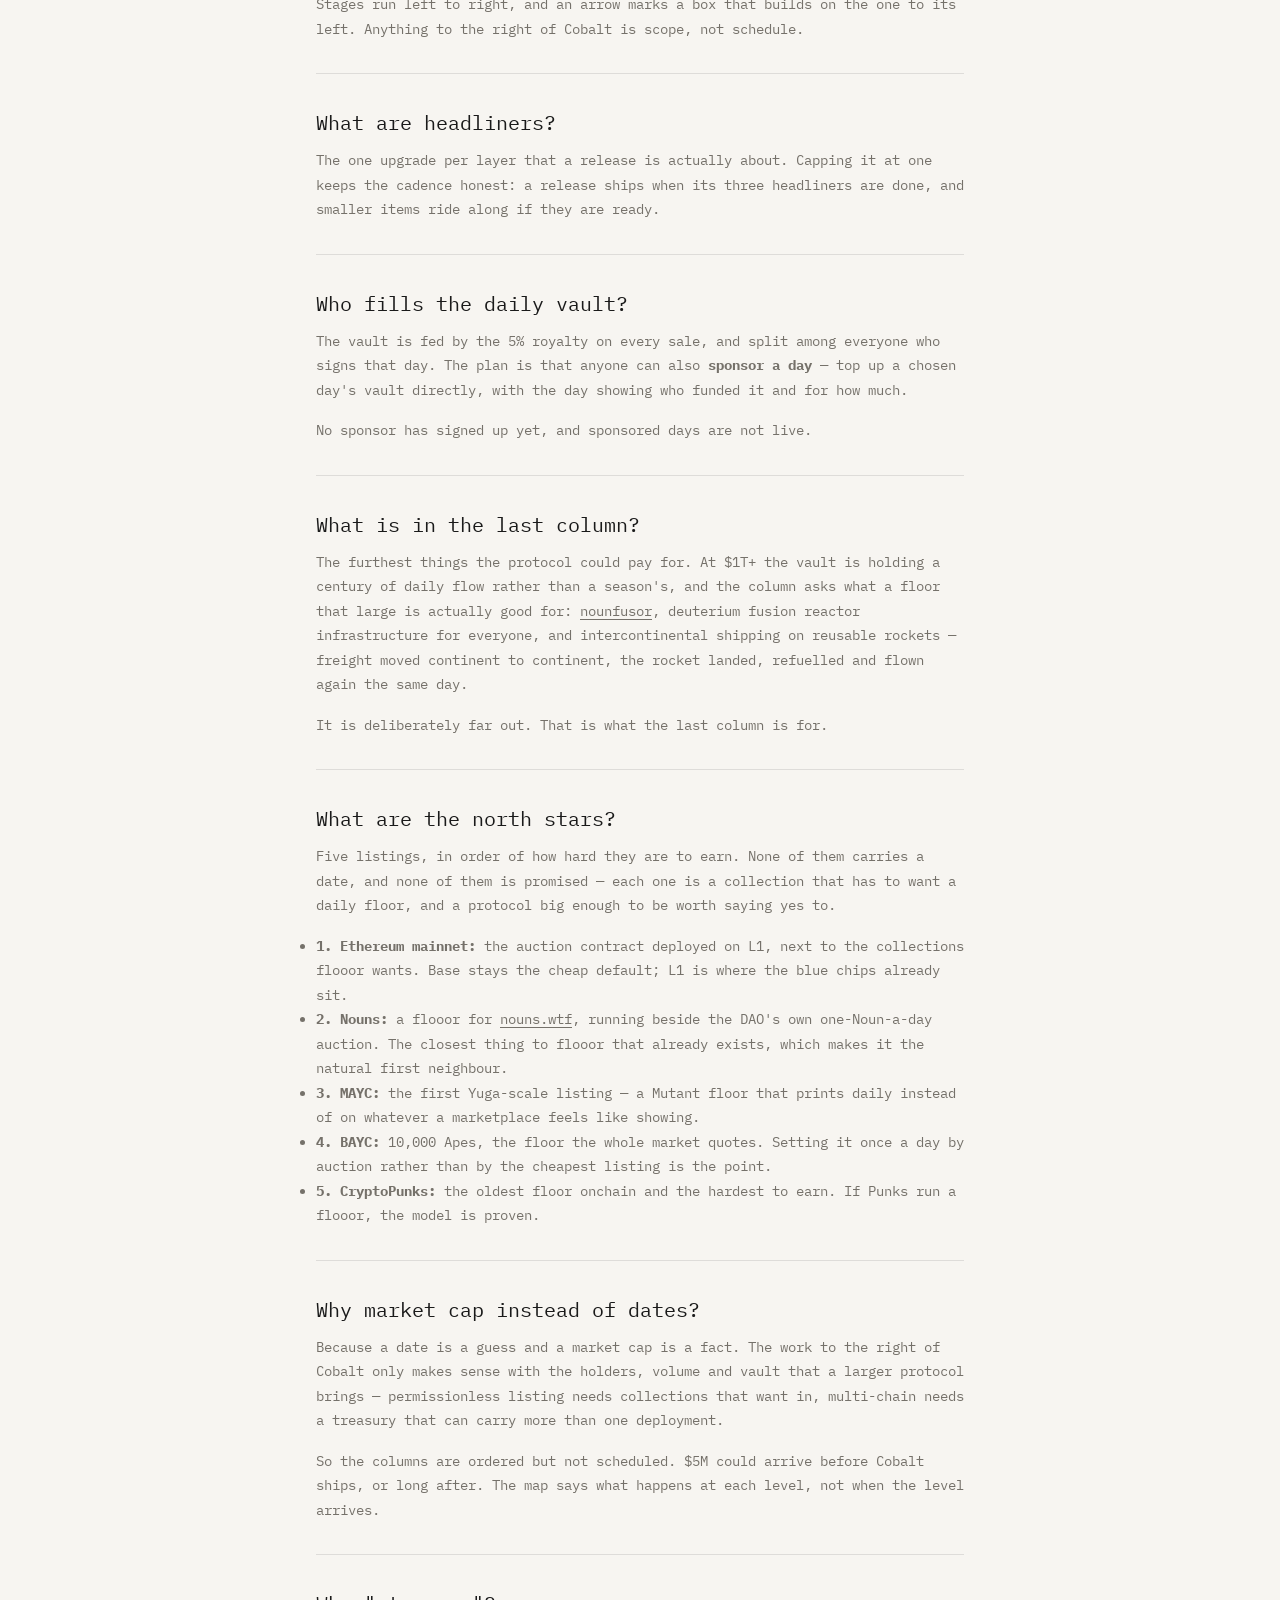
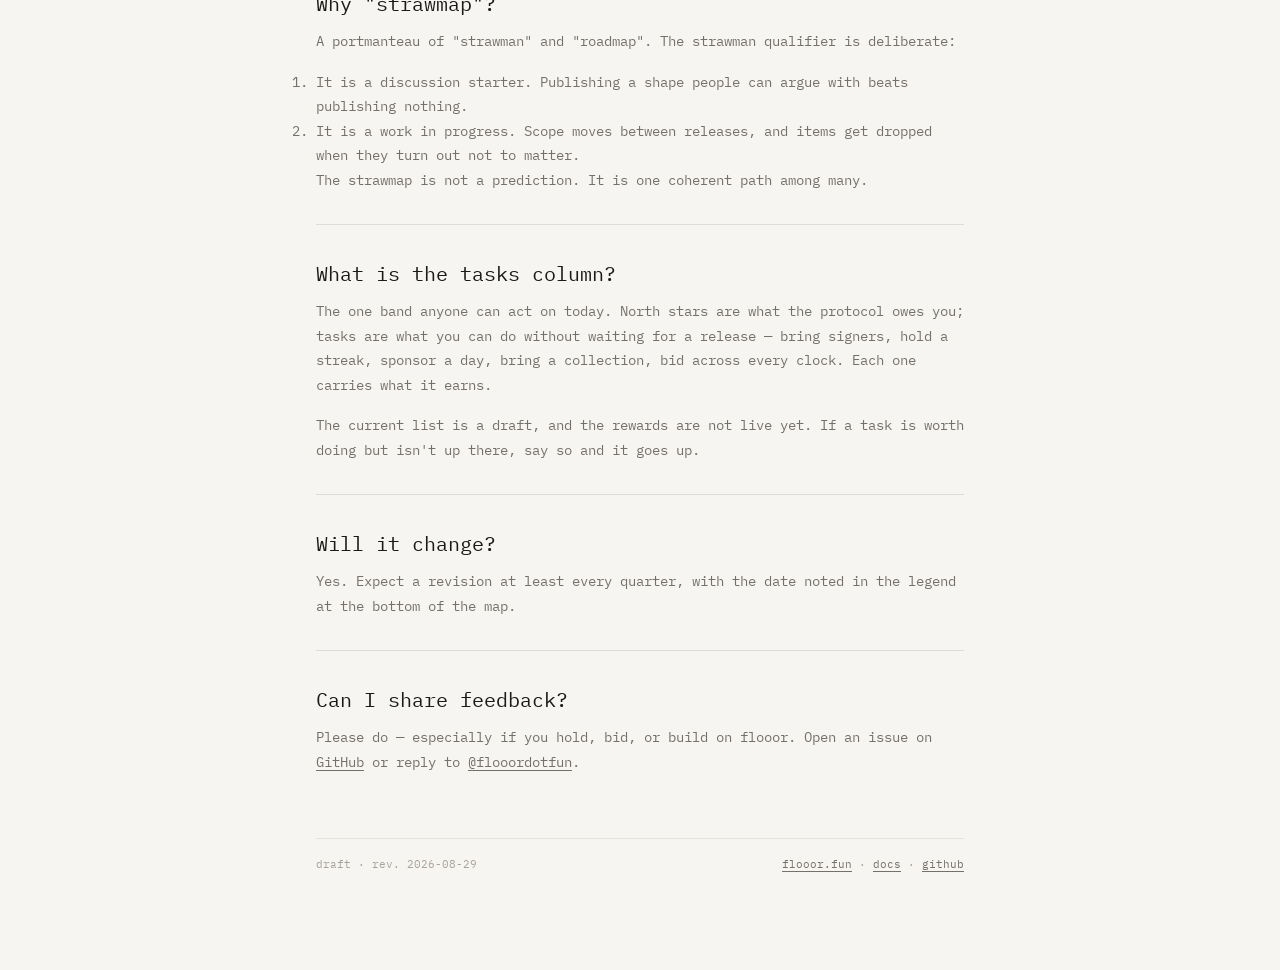
==== commit c16daf1b: "Name it intercontinental rocket shipping Reusable rockets moving freight continent to continent — la" ====
--- a/faq.html
+++ b/faq.html
@@ -143,7 +143,7 @@
         <p>The furthest things the protocol could pay for. At $1T+ the vault is holding a century of daily flow
         rather than a season's, and the column asks what a floor that large is actually good for:
         <a href="https://omgbbqhaxx.github.io/nounfusor/" target="_blank">nounfusor</a>, deuterium fusion reactor
-        infrastructure for everyone, and rockets carrying freight across borders at launch speed.</p>
+        infrastructure for everyone, and intercontinental shipping on reusable rockets — freight moved continent to continent, the rocket landed, refuelled and flown again the same day.</p>
         <p>It is deliberately far out. That is what the last column is for.</p>
       </dd>
 
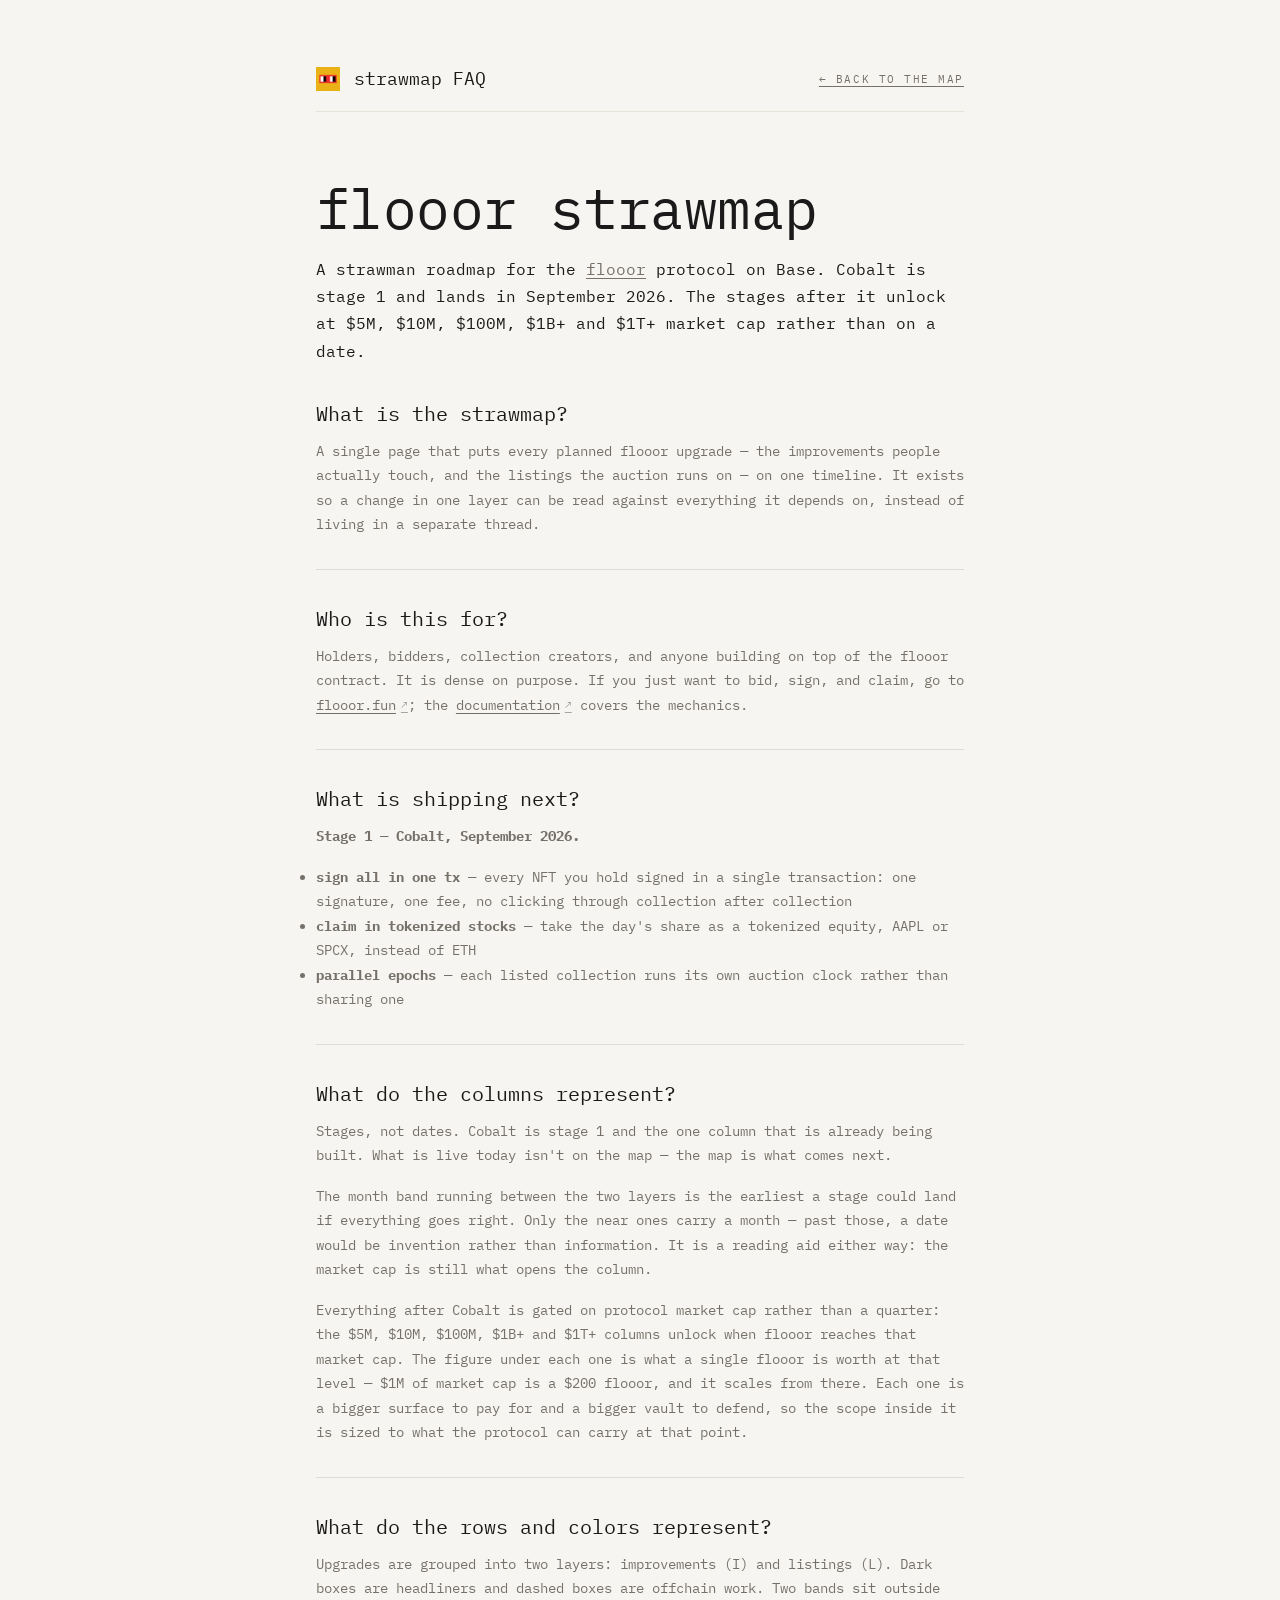
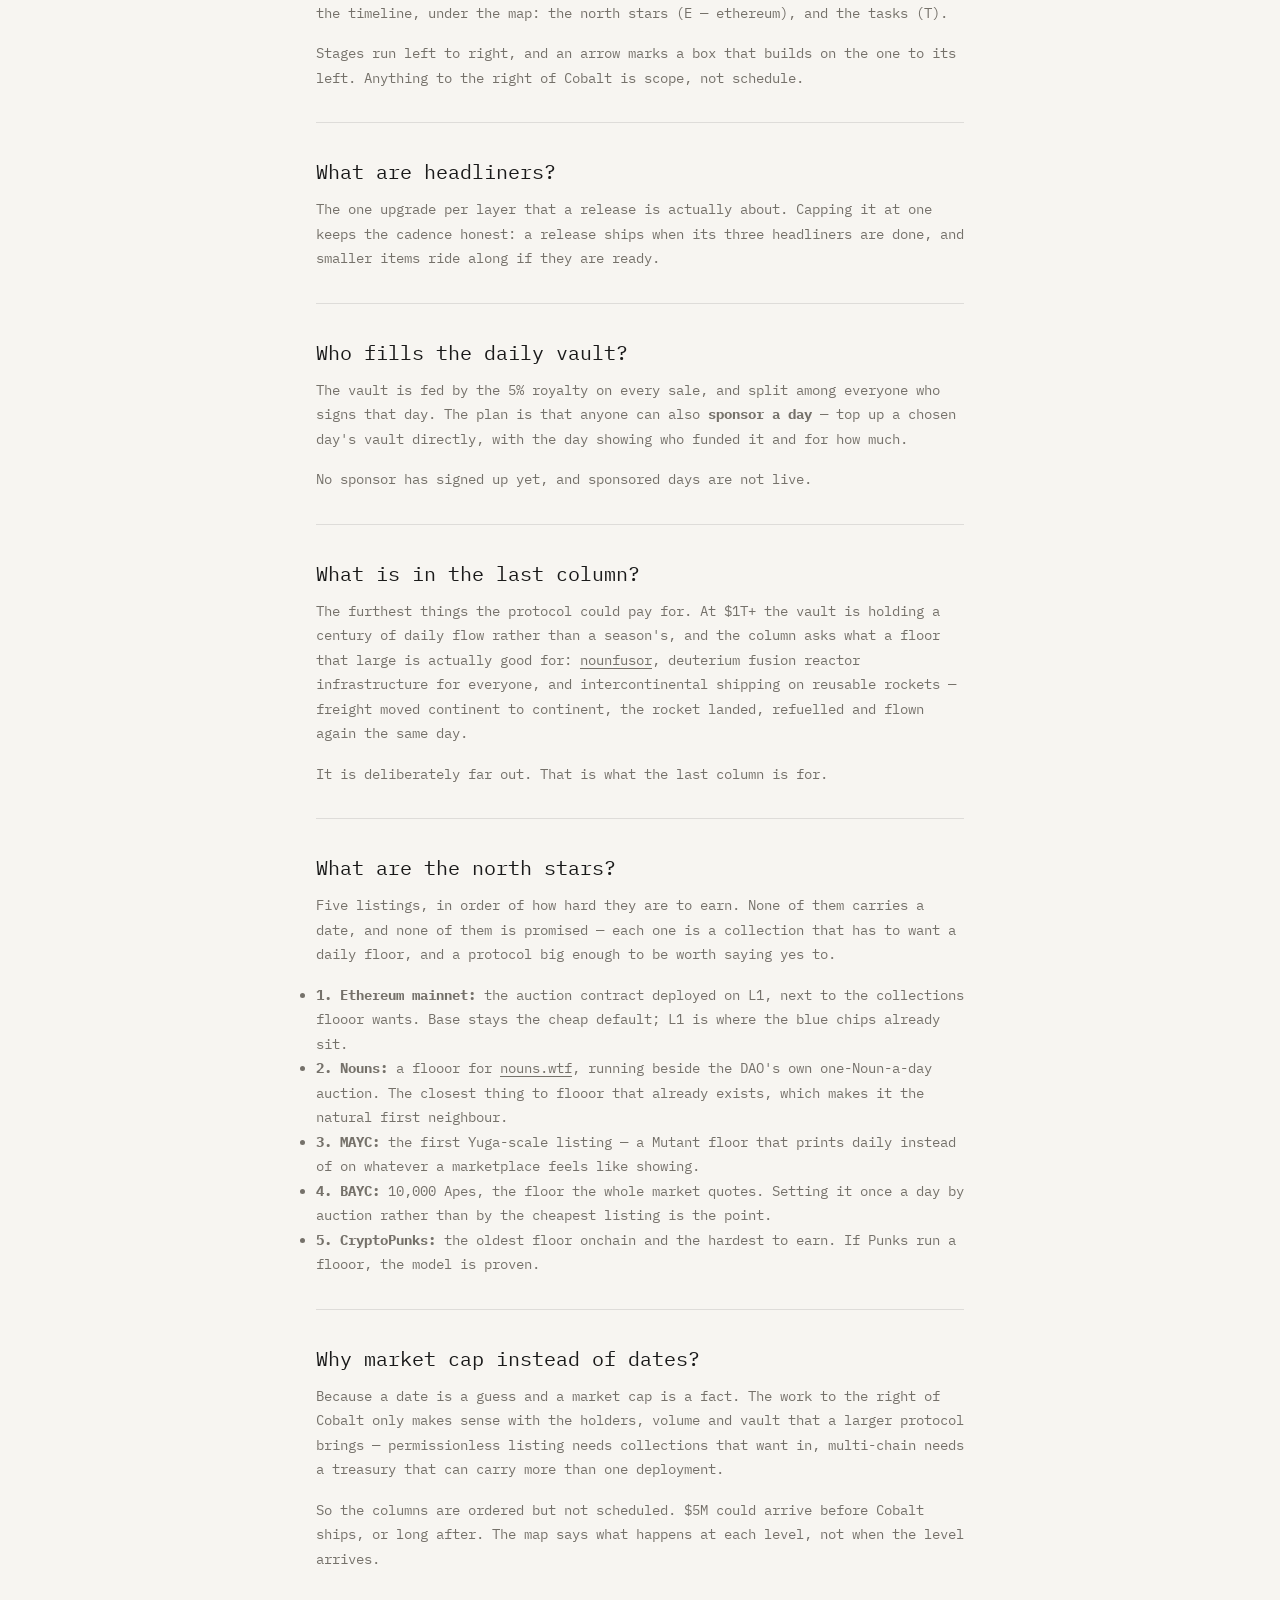
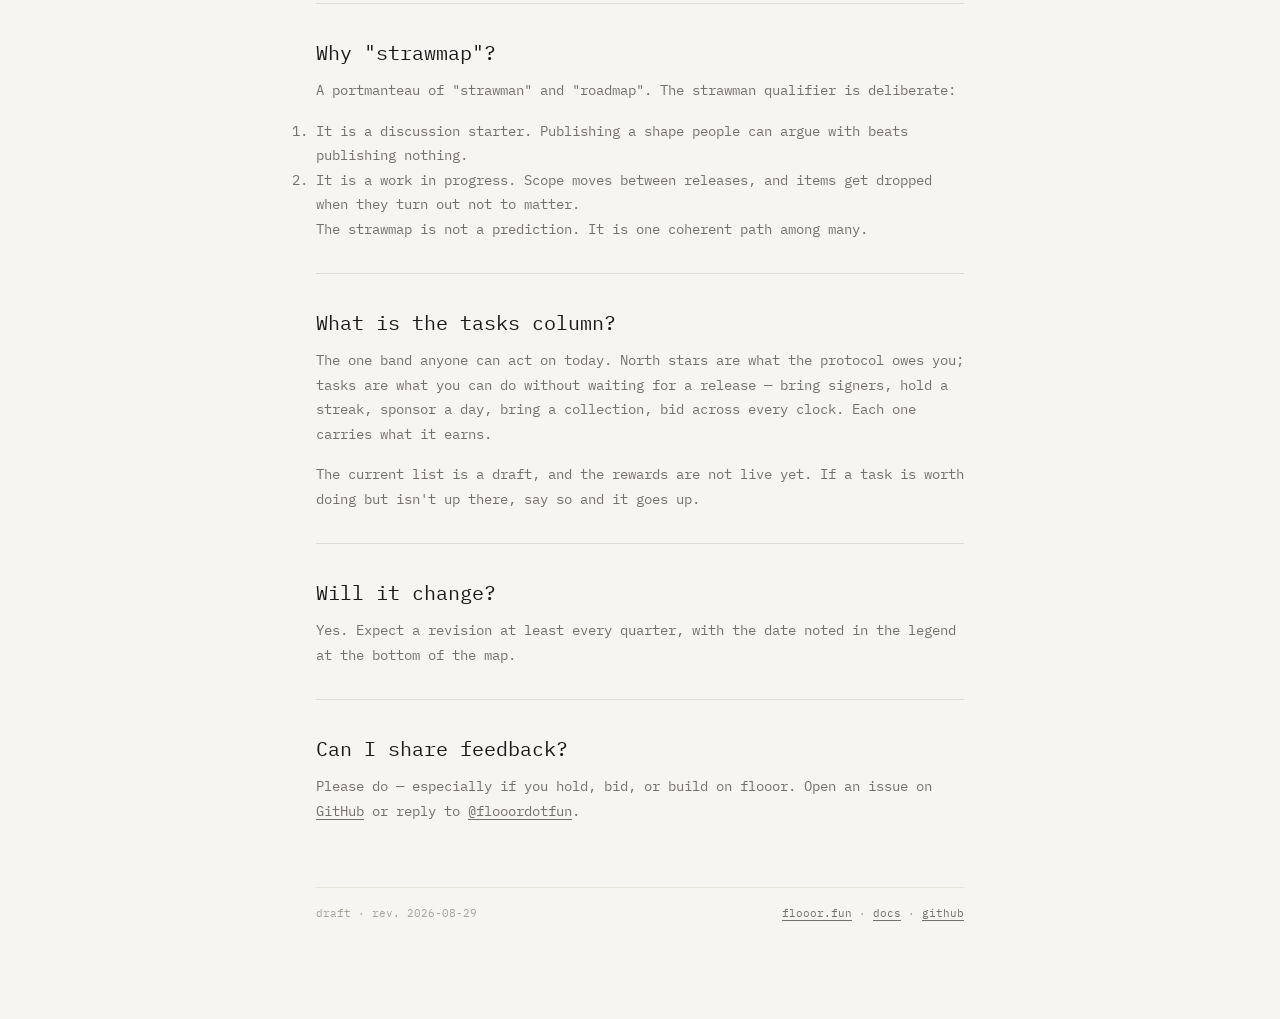
==== commit d6b33f7a: "Show the flooor price under each market cap $1M of market cap is a $200 flooor, so each stage head n" ====
--- a/faq.html
+++ b/faq.html
@@ -111,7 +111,8 @@
         right. Only the near ones carry a month — past those, a date would be invention rather than information.
         It is a reading aid either way: the market cap is still what opens the column.</p>
         <p>Everything after Cobalt is gated on protocol market cap rather than a quarter: the $5M, $10M, $100M, $1B+ and $1T+
-        columns unlock when flooor reaches that market cap. Each one is a bigger surface to pay for and a bigger
+        columns unlock when flooor reaches that market cap. The figure under each one is what a single flooor is
+        worth at that level — $1M of market cap is a $200 flooor, and it scales from there. Each one is a bigger surface to pay for and a bigger
         vault to defend, so the scope inside it is sized to what the protocol can carry at that point.</p>
       </dd>
 
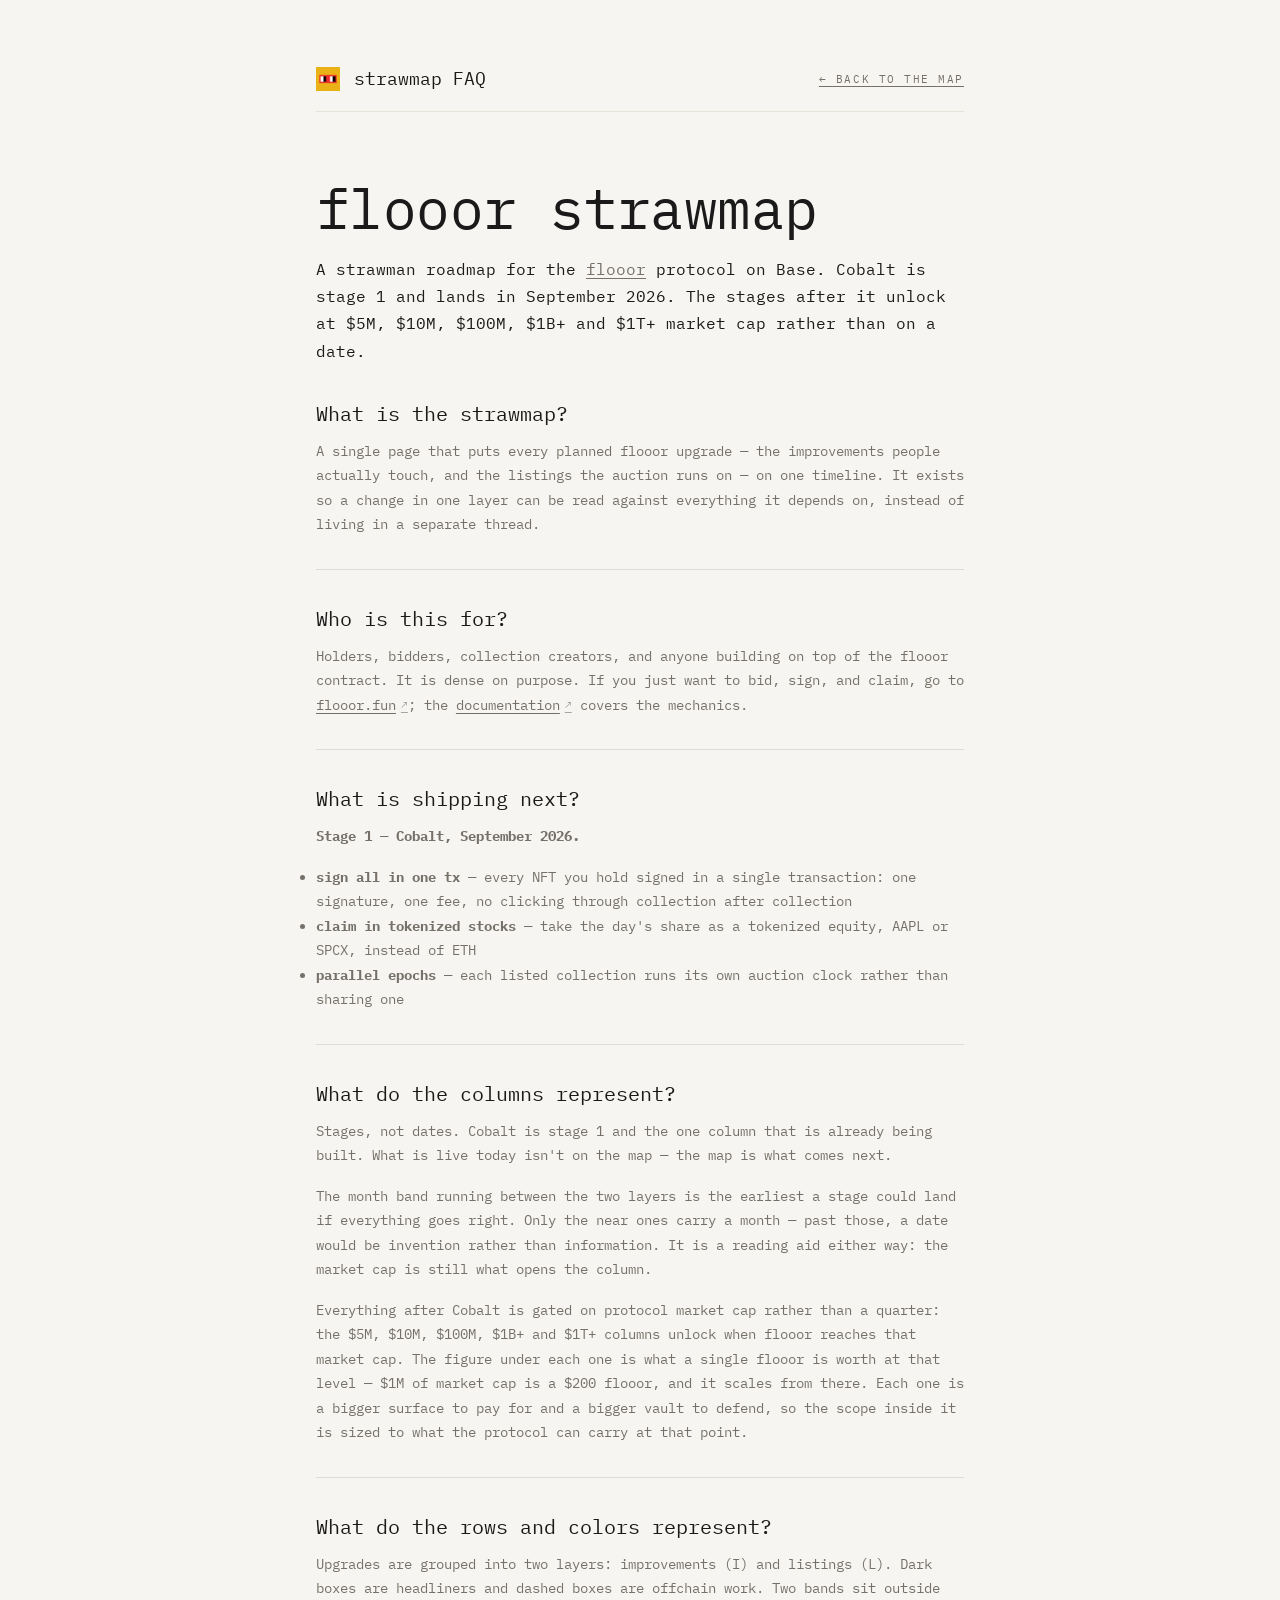
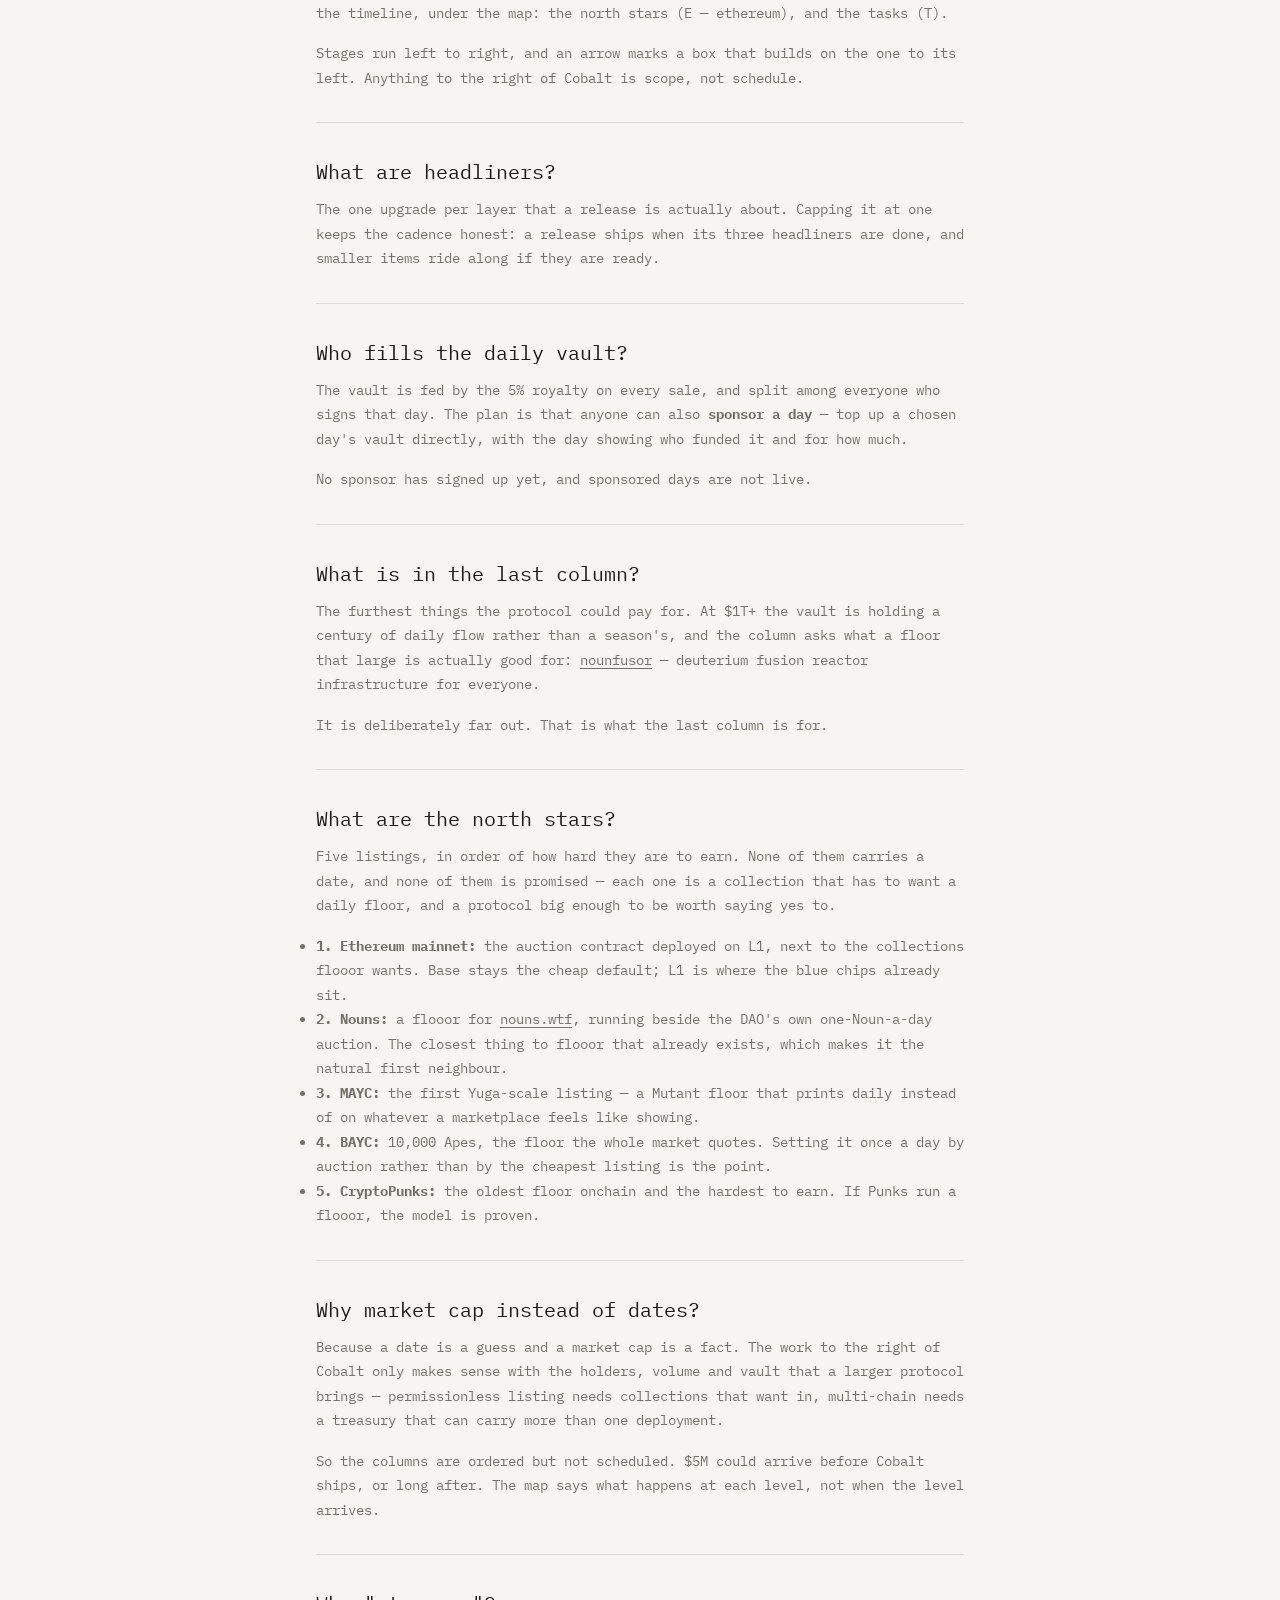
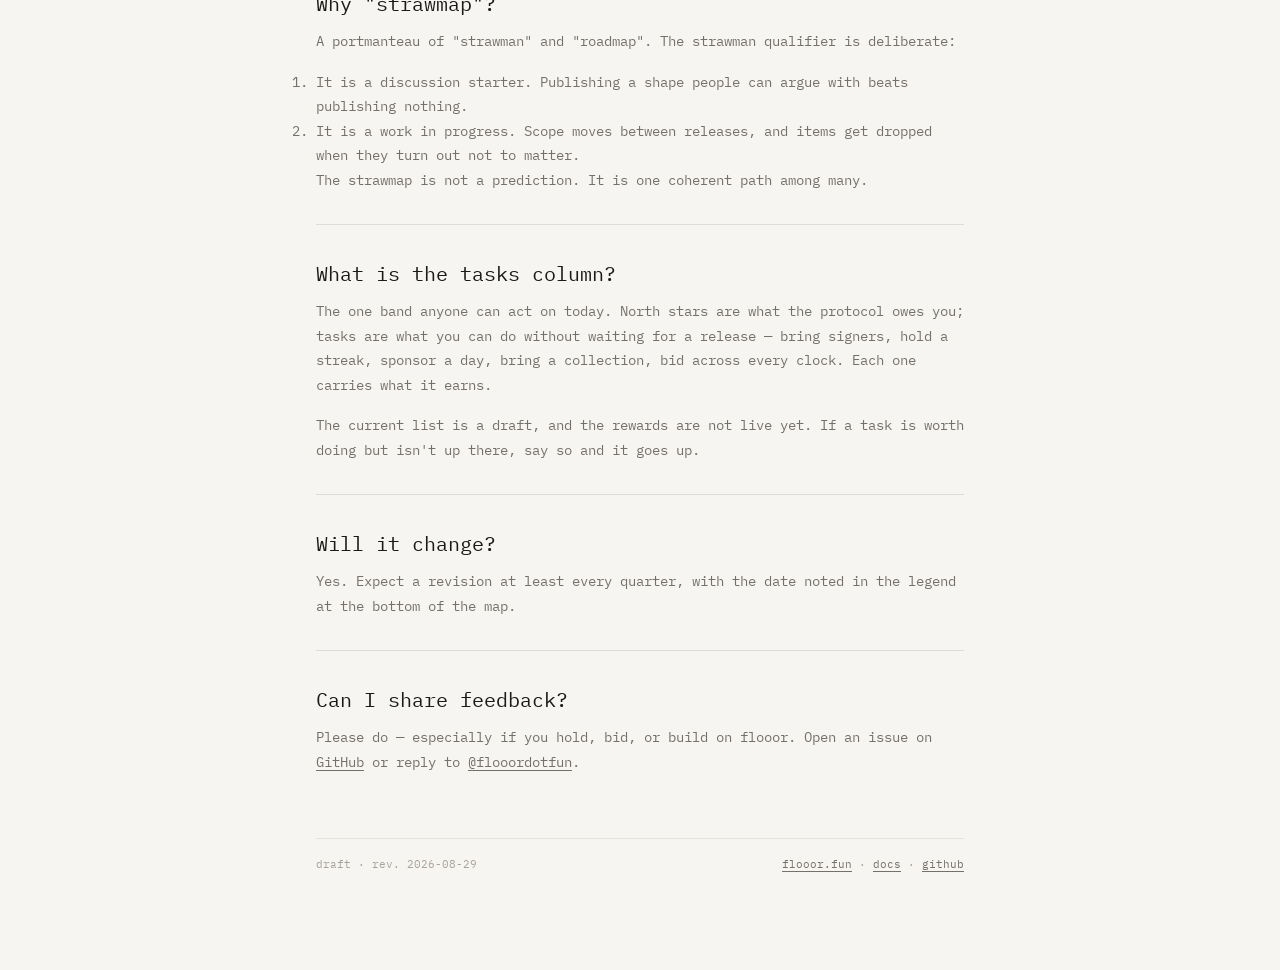
==== commit f7e5e79e: "Drop intercontinental rocket shipping $1T+ is nounfusor alone now, and the FAQ's last-column answer " ====
--- a/faq.html
+++ b/faq.html
@@ -143,8 +143,8 @@
       <dd>
         <p>The furthest things the protocol could pay for. At $1T+ the vault is holding a century of daily flow
         rather than a season's, and the column asks what a floor that large is actually good for:
-        <a href="https://omgbbqhaxx.github.io/nounfusor/" target="_blank">nounfusor</a>, deuterium fusion reactor
-        infrastructure for everyone, and intercontinental shipping on reusable rockets — freight moved continent to continent, the rocket landed, refuelled and flown again the same day.</p>
+        <a href="https://omgbbqhaxx.github.io/nounfusor/" target="_blank">nounfusor</a> — deuterium fusion reactor
+        infrastructure for everyone.</p>
         <p>It is deliberately far out. That is what the last column is for.</p>
       </dd>
 
